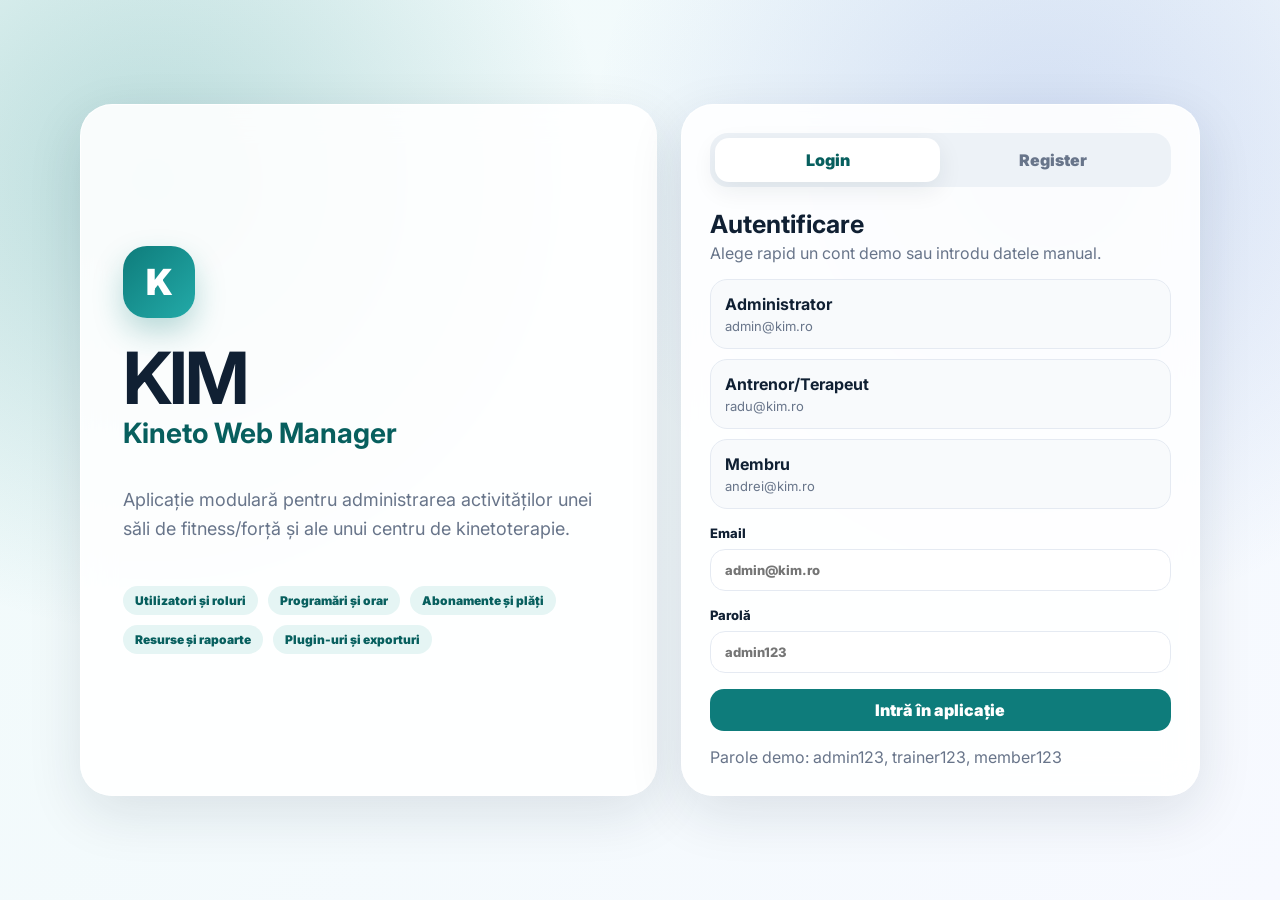
==== frontend/index.html @ 7b1b5f8b "frontend" ====
<!DOCTYPE html>
<html lang="ro">
<head>
  <meta charset="UTF-8">
  <meta name="viewport" content="width=device-width, initial-scale=1.0">
  <title>KIM | Kineto Web Manager</title>
  <link rel="preconnect" href="https://fonts.googleapis.com">
  <link rel="preconnect" href="https://fonts.gstatic.com" crossorigin>
  <link href="https://fonts.googleapis.com/css2?family=Inter:wght@400;500;600;700;800;900&display=swap" rel="stylesheet">
  <link rel="stylesheet" href="style.css">
</head>
<body>
  <div id="toastRoot" class="toast-root"></div>

  <section id="authScreen" class="auth-screen">
    <div class="auth-layout">
      <div class="auth-hero">
        <div class="logo-mark large">K</div>
        <h1>KIM</h1>
        <h2>Kineto Web Manager</h2>
        <p>Aplicație modulară pentru administrarea activităților unei săli de fitness/forță și ale unui centru de kinetoterapie.</p>
        <div class="hero-points">
          <span>Utilizatori și roluri</span>
          <span>Programări și orar</span>
          <span>Abonamente și plăți</span>
          <span>Resurse și rapoarte</span>
          <span>Plugin-uri și exporturi</span>
        </div>
      </div>

      <div class="auth-card">
        <div class="auth-tabs">
          <button class="auth-tab active" data-auth-tab="login">Login</button>
          <button class="auth-tab" data-auth-tab="register">Register</button>
        </div>

        <form id="loginForm" class="auth-form active">
          <div>
            <h3>Autentificare</h3>
            <p>Alege rapid un cont demo sau introdu datele manual.</p>
          </div>
          <div class="demo-grid">
            <button type="button" class="demo-card" data-demo="admin">
              <strong>Administrator</strong>
              <span>admin@kim.ro</span>
            </button>
            <button type="button" class="demo-card" data-demo="trainer">
              <strong>Antrenor/Terapeut</strong>
              <span>radu@kim.ro</span>
            </button>
            <button type="button" class="demo-card" data-demo="member">
              <strong>Membru</strong>
              <span>andrei@kim.ro</span>
            </button>
          </div>
          <label>Email<input type="email" id="loginEmail" placeholder="admin@kim.ro" required></label>
          <label>Parolă<input type="password" id="loginPassword" placeholder="admin123" required></label>
          <button type="submit" class="primary-btn full">Intră în aplicație</button>
          <p class="hint">Parole demo: admin123, trainer123, member123</p>
        </form>

        <form id="registerForm" class="auth-form">
          <div>
            <h3>Înregistrare utilizator</h3>
            <p>Contul nou este salvat local, în browser.</p>
          </div>
          <div class="two-col">
            <label>Nume complet<input type="text" id="registerName" required></label>
            <label>Telefon<input type="tel" id="registerPhone" required></label>
          </div>
          <label>Email<input type="email" id="registerEmail" required></label>
          <div class="two-col">
            <label>Parolă<input type="password" id="registerPassword" required></label>
            <label>Rol
              <select id="registerRole">
                <option value="member">Membru</option>
                <option value="trainer">Antrenor/Terapeut</option>
              </select>
            </label>
          </div>
          <button type="submit" class="primary-btn full">Creează cont</button>
        </form>
      </div>
    </div>
  </section>

  <section id="appShell" class="app-shell hidden">
    <aside id="sidebar" class="sidebar">
      <div class="sidebar-brand">
        <div class="logo-mark">K</div>
        <div>
          <strong>KIM</strong>
          <span>Kineto Web Manager</span>
        </div>
      </div>

      <div id="currentUserMini" class="user-mini"></div>
      <nav id="sidebarNav" class="sidebar-nav"></nav>

      <div class="sidebar-footer">
        <button id="resetDemoBtn" class="ghost-btn full">Reset date demo</button>
        <button id="logoutBtn" class="danger-btn full">Ieșire</button>
      </div>
    </aside>

    <main class="main">
      <header class="topbar">
        <button id="menuToggle" class="icon-btn">☰</button>
        <div>
          <h2 id="pageTitle">Dashboard</h2>
          <p id="pageSubtitle">Administrare modulară KIM</p>
        </div>
        <div class="topbar-actions">
          <span id="roleBadge" class="role-badge"></span>
          <span id="dateBadge" class="date-badge"></span>
        </div>
      </header>

      <section id="adminDashboardView" class="view">
        <div class="role-hero admin">
          <div>
            <span>Interfață administrator</span>
            <h3>Control complet asupra aplicației</h3>
            <p>Administrezi utilizatori, programări, abonamente, specialiști, săli, echipamente, plugin-uri și rapoarte.</p>
          </div>
        </div>
        <div class="stats-grid">
          <div class="stat-card"><span>Utilizatori activi</span><strong id="adminActiveUsers">0</strong></div>
          <div class="stat-card"><span>Programări luna curentă</span><strong id="adminMonthBookings">0</strong></div>
          <div class="stat-card"><span>Abonamente active</span><strong id="adminActiveSubs">0</strong></div>
          <div class="stat-card"><span>Rată ocupare sesiuni</span><strong id="adminOccupancy">0%</strong></div>
        </div>
        <div class="content-grid">
          <div class="panel">
            <div class="panel-head">
              <div><h3>Sesiuni următoare</h3><p>Privire de ansamblu asupra orarului.</p></div>
              <button class="secondary-btn" data-jump="scheduleView">Gestionează orar</button>
            </div>
            <div id="adminUpcomingSessions" class="list-stack"></div>
          </div>
          <div class="panel">
            <div class="panel-head">
              <div><h3>Activitate recentă</h3><p>Operațiuni efectuate în aplicație.</p></div>
            </div>
            <div id="adminActivityFeed" class="list-stack"></div>
          </div>
        </div>
      </section>

      <section id="trainerDashboardView" class="view">
        <div class="role-hero trainer">
          <div>
            <span>Interfață antrenor/terapeut</span>
            <h3>Sesiunile tale, programul tău, membrii tăi</h3>
            <p>Poți crea, modifica sau anula sesiuni, poți verifica rezervările și conflictele de orar.</p>
          </div>
        </div>
        <div class="stats-grid">
          <div class="stat-card"><span>Sesiunile mele</span><strong id="trainerTotalSessions">0</strong></div>
          <div class="stat-card"><span>Rezervări la mine</span><strong id="trainerTotalBookings">0</strong></div>
          <div class="stat-card"><span>Sesiuni azi</span><strong id="trainerTodaySessions">0</strong></div>
          <div class="stat-card"><span>Grad ocupare</span><strong id="trainerOccupancy">0%</strong></div>
        </div>
        <div class="content-grid">
          <div class="panel">
            <div class="panel-head">
              <div><h3>Agenda mea</h3><p>Sesiuni create sau alocate specialistului autentificat.</p></div>
              <button class="primary-btn" data-open="session">Creează sesiune</button>
            </div>
            <div id="trainerAgenda" class="cards-grid two"></div>
          </div>
          <div class="panel">
            <div class="panel-head">
              <div><h3>Membri programați</h3><p>Lista membrilor înscriși la sesiunile tale.</p></div>
            </div>
            <div id="trainerBookedMembers" class="list-stack"></div>
          </div>
        </div>
      </section>

      <section id="memberDashboardView" class="view">
        <div class="role-hero member">
          <div>
            <span>Interfață membru</span>
            <h3>Rezervări, abonamente și istoric personal</h3>
            <p>Poți vedea sesiuni disponibile, îți poți rezerva locul și poți consulta istoricul activităților.</p>
          </div>
        </div>
        <div class="stats-grid">
          <div class="stat-card"><span>Rezervările mele</span><strong id="memberBookings">0</strong></div>
          <div class="stat-card"><span>Abonament activ</span><strong id="memberActiveSub">-</strong></div>
          <div class="stat-card"><span>Sesiuni disponibile</span><strong id="memberAvailableSessions">0</strong></div>
          <div class="stat-card"><span>Activități totale</span><strong id="memberHistoryCount">0</strong></div>
        </div>
        <div class="content-grid">
          <div class="panel">
            <div class="panel-head">
              <div><h3>Sesiuni recomandate</h3><p>Rezervă o sesiune de fitness, forță sau kinetoterapie.</p></div>
              <button class="secondary-btn" data-jump="scheduleView">Vezi toate</button>
            </div>
            <div id="memberRecommendedSessions" class="cards-grid two"></div>
          </div>
          <div class="panel">
            <div class="panel-head">
              <div><h3>Abonamentul meu</h3><p>Stare, perioadă și istoric.</p></div>
            </div>
            <div id="memberSubscriptionPanel" class="list-stack"></div>
          </div>
        </div>
      </section>

      <section id="usersView" class="view">
        <div class="panel">
          <div class="panel-head">
            <div><h3>Gestiunea utilizatorilor</h3><p>Înregistrare, profiluri, roluri și permisiuni distincte.</p></div>
            <button id="openUserModal" class="primary-btn">Adaugă utilizator</button>
          </div>
          <div class="toolbar">
            <input id="userSearch" type="search" placeholder="Caută după nume, email, telefon sau rol">
            <select id="userRoleFilter">
              <option value="all">Toate rolurile</option>
              <option value="admin">Administratori</option>
              <option value="trainer">Antrenori/Terapeuți</option>
              <option value="member">Membri</option>
            </select>
            <select id="userStatusFilter">
              <option value="all">Toate statusurile</option>
              <option value="active">Activ</option>
              <option value="suspended">Suspendat</option>
            </select>
          </div>
          <div class="table-wrap">
            <table>
              <thead>
                <tr>
                  <th>Nume</th>
                  <th>Email</th>
                  <th>Telefon</th>
                  <th>Rol</th>
                  <th>Status</th>
                  <th>Istoric activități</th>
                  <th>Acțiuni</th>
                </tr>
              </thead>
              <tbody id="usersTable"></tbody>
            </table>
          </div>
        </div>
      </section>

      <section id="scheduleView" class="view">
        <div class="panel">
          <div class="panel-head">
            <div><h3>Programări și orar</h3><p>Vizualizare program, rezervare, creare, modificare, anulare și conflicte de orar.</p></div>
            <button id="openSessionModal" class="primary-btn">Adaugă sesiune</button>
          </div>
          <div class="toolbar four">
            <input id="sessionSearch" type="search" placeholder="Caută sesiuni, sală, specialist">
            <select id="sessionTypeFilter">
              <option value="all">Toate tipurile</option>
              <option value="fitness">Fitness</option>
              <option value="strength">Forță</option>
              <option value="kineto">Kinetoterapie</option>
              <option value="mixed">Mixt</option>
            </select>
            <select id="sessionStatusFilter">
              <option value="all">Toate statusurile</option>
              <option value="active">Active</option>
              <option value="cancelled">Anulate</option>
            </select>
            <input id="sessionDateFilter" type="date">
          </div>
          <div id="scheduleCards" class="cards-grid"></div>
        </div>
      </section>

      <section id="subscriptionsView" class="view">
        <div class="panel">
          <div class="panel-head">
            <div><h3>Abonamente și plăți</h3><p>Tipuri de abonamente, activare, suspendare, expirare și istoric.</p></div>
            <button id="openSubscriptionModal" class="primary-btn">Adaugă abonament</button>
          </div>
          <div id="subscriptionSummary" class="stats-grid small"></div>
          <div class="table-wrap mt">
            <table>
              <thead>
                <tr>
                  <th>Utilizator</th>
                  <th>Tip</th>
                  <th>Start</th>
                  <th>Expirare</th>
                  <th>Preț</th>
                  <th>Status</th>
                  <th>Acțiuni</th>
                </tr>
              </thead>
              <tbody id="subscriptionsTable"></tbody>
            </table>
          </div>
        </div>
      </section>

      <section id="trainersView" class="view">
        <div class="panel">
          <div class="panel-head">
            <div><h3>Antrenori și terapeuți</h3><p>Specializări, program, import și export CSV/XML.</p></div>
            <button id="openTrainerModal" class="primary-btn">Adaugă specialist</button>
          </div>
          <div class="toolbar wrap">
            <input id="trainerSearch" type="search" placeholder="Caută specialist, specializare sau program">
            <button id="exportTrainersCsv" class="secondary-btn">Export CSV</button>
            <button id="exportTrainersXml" class="secondary-btn">Export XML</button>
            <label class="file-btn">Import CSV<input id="importTrainersCsv" type="file" accept=".csv,text/csv"></label>
            <label class="file-btn">Import XML<input id="importTrainersXml" type="file" accept=".xml,text/xml"></label>
          </div>
          <div id="trainersGrid" class="cards-grid"></div>
        </div>
      </section>

      <section id="resourcesView" class="view">
        <div class="content-grid">
          <div class="panel">
            <div class="panel-head">
              <div><h3>Săli și zone</h3><p>Capacitate și disponibilitate.</p></div>
              <button id="openRoomModal" class="primary-btn">Adaugă sală</button>
            </div>
            <div id="roomsGrid" class="cards-grid two"></div>
          </div>
          <div class="panel">
            <div class="panel-head">
              <div><h3>Echipamente</h3><p>Inventar opțional pentru un plus de complexitate.</p></div>
              <button id="openEquipmentModal" class="primary-btn">Adaugă echipament</button>
            </div>
            <div id="equipmentList" class="list-stack"></div>
          </div>
        </div>
      </section>

      <section id="reportsView" class="view">
        <div class="panel">
          <div class="panel-head">
            <div><h3>Rapoarte și statistici</h3><p>CSV/XML pentru date, PNG/WebP pentru diagrame.</p></div>
            <div class="head-actions">
              <button id="exportReportsCsv" class="secondary-btn">Export CSV</button>
              <button id="exportReportsXml" class="secondary-btn">Export XML</button>
              <button id="exportChartPng" class="secondary-btn">Export PNG</button>
              <button id="exportChartWebp" class="secondary-btn">Export WebP</button>
            </div>
          </div>
          <div class="stats-grid">
            <div class="stat-card"><span>Rezervări azi</span><strong id="reportTodayBookings">0</strong></div>
            <div class="stat-card"><span>Rezervări săptămâna curentă</span><strong id="reportWeekBookings">0</strong></div>
            <div class="stat-card"><span>Rezervări luna curentă</span><strong id="reportMonthBookings">0</strong></div>
            <div class="stat-card"><span>Top specialist</span><strong id="reportTopTrainer">-</strong></div>
          </div>
          <div class="report-layout">
            <div class="chart-wrap">
              <canvas id="reportsCanvas" width="1200" height="560"></canvas>
            </div>
            <div class="panel inner">
              <h3>Statistici rapide</h3>
              <div id="reportQuickStats" class="list-stack"></div>
            </div>
          </div>
        </div>
      </section>

      <section id="pluginsView" class="view">
        <div class="panel">
          <div class="panel-head">
            <div><h3>Plugin-uri și micro-servicii Web</h3><p>Funcționalități extensibile, simulate front-end, fără back-end.</p></div>
            <button id="openPluginModal" class="primary-btn">Adaugă plugin</button>
          </div>
          <div id="pluginsGrid" class="cards-grid"></div>
        </div>
      </section>

      <section id="profileView" class="view">
        <div class="panel">
          <div class="panel-head">
            <div><h3>Profil utilizator</h3><p>Date personale, rol, abonamente și istoricul activităților.</p></div>
            <button id="editOwnProfileBtn" class="secondary-btn">Editează profilul</button>
          </div>
          <div id="profileContent" class="profile-grid"></div>
        </div>
      </section>
    </main>
  </section>

  <div id="modalRoot" class="modal-root hidden">
    <div class="modal-backdrop"></div>
    <div class="modal-card">
      <div class="modal-head">
        <h3 id="modalTitle"></h3>
        <button id="closeModal" class="icon-btn">×</button>
      </div>
      <div id="modalBody"></div>
    </div>
  </div>

  <script src="script.js"></script>
</body>
</html>
---- frontend/style.css ----
* {
  box-sizing: border-box;
}

:root {
  --bg: #f4f7fb;
  --card: #ffffff;
  --text: #102033;
  --muted: #68758a;
  --line: #e5eaf2;
  --primary: #0e7c7b;
  --primary-dark: #075f5e;
  --primary-soft: #e5f5f4;
  --blue: #315bc7;
  --blue-soft: #edf2ff;
  --orange: #d9822b;
  --orange-soft: #fff3e7;
  --danger: #d64545;
  --danger-soft: #fdecec;
  --warning: #b7791f;
  --warning-soft: #fff7df;
  --success: #15825b;
  --success-soft: #e8f8f0;
  --shadow: 0 18px 55px rgba(16, 32, 51, 0.11);
  --radius: 24px;
}

body {
  margin: 0;
  min-height: 100vh;
  background: var(--bg);
  color: var(--text);
  font-family: Inter, Arial, sans-serif;
}

button, input, select, textarea {
  font: inherit;
}

button {
  border: 0;
  cursor: pointer;
}

input, select, textarea {
  width: 100%;
  border: 1px solid var(--line);
  border-radius: 15px;
  padding: 12px 14px;
  color: var(--text);
  background: #fff;
  outline: none;
  transition: 0.18s ease;
}

input:focus, select:focus, textarea:focus {
  border-color: var(--primary);
  box-shadow: 0 0 0 4px var(--primary-soft);
}

label {
  display: grid;
  gap: 8px;
  font-size: 13px;
  font-weight: 800;
}

.hidden {
  display: none !important;
}

.auth-screen {
  min-height: 100vh;
  padding: 28px;
  display: grid;
  place-items: center;
  background:
    radial-gradient(circle at 12% 20%, rgba(14,124,123,0.25), transparent 34%),
    radial-gradient(circle at 82% 18%, rgba(49,91,199,0.18), transparent 36%),
    linear-gradient(135deg, #f0fbfa, #f7f9ff);
}

.auth-layout {
  width: min(1120px, 100%);
  display: grid;
  grid-template-columns: 1fr 0.9fr;
  gap: 24px;
  align-items: stretch;
}

.auth-hero, .auth-card {
  background: rgba(255,255,255,0.9);
  border: 1px solid rgba(255,255,255,0.9);
  border-radius: 32px;
  box-shadow: var(--shadow);
  backdrop-filter: blur(16px);
}

.auth-hero {
  padding: 42px;
  display: flex;
  flex-direction: column;
  justify-content: center;
}

.logo-mark {
  width: 52px;
  height: 52px;
  border-radius: 18px;
  display: grid;
  place-items: center;
  background: linear-gradient(135deg, var(--primary), #23aaa8);
  color: #fff;
  font-size: 26px;
  font-weight: 900;
  box-shadow: 0 14px 30px rgba(14,124,123,0.28);
}

.logo-mark.large {
  width: 72px;
  height: 72px;
  border-radius: 24px;
  font-size: 36px;
}

.auth-hero h1 {
  font-size: 72px;
  line-height: 0.95;
  margin: 26px 0 4px;
  letter-spacing: -3px;
}

.auth-hero h2 {
  margin: 0 0 18px;
  font-size: 28px;
  color: var(--primary-dark);
}

.auth-hero p {
  max-width: 620px;
  color: var(--muted);
  font-size: 18px;
  line-height: 1.6;
}

.hero-points {
  display: flex;
  flex-wrap: wrap;
  gap: 10px;
  margin-top: 24px;
}

.hero-points span, .type-pill, .status-pill, .role-badge, .date-badge {
  border-radius: 999px;
  padding: 7px 12px;
  font-size: 12px;
  font-weight: 900;
}

.hero-points span {
  background: var(--primary-soft);
  color: var(--primary-dark);
}

.auth-card {
  padding: 28px;
}

.auth-tabs {
  display: grid;
  grid-template-columns: 1fr 1fr;
  background: #edf2f7;
  border-radius: 18px;
  padding: 5px;
  margin-bottom: 22px;
}

.auth-tab {
  background: transparent;
  border-radius: 14px;
  padding: 12px;
  color: var(--muted);
  font-weight: 900;
}

.auth-tab.active {
  background: #fff;
  color: var(--primary-dark);
  box-shadow: 0 8px 24px rgba(16, 32, 51, 0.08);
}

.auth-form {
  display: none;
  gap: 16px;
}

.auth-form.active {
  display: grid;
}

.auth-form h3 {
  margin: 0 0 4px;
  font-size: 25px;
}

.auth-form p, .hint, .panel-head p, #pageSubtitle, .sidebar-brand span {
  margin: 0;
  color: var(--muted);
}

.demo-grid {
  display: grid;
  gap: 10px;
}

.demo-card {
  display: grid;
  gap: 4px;
  text-align: left;
  padding: 14px;
  border-radius: 17px;
  background: #f8fafc;
  border: 1px solid var(--line);
  color: var(--text);
}

.demo-card:hover {
  background: var(--primary-soft);
  border-color: #b8e2df;
}

.demo-card span {
  color: var(--muted);
  font-size: 13px;
}

.two-col {
  display: grid;
  grid-template-columns: 1fr 1fr;
  gap: 14px;
}

.primary-btn, .secondary-btn, .ghost-btn, .danger-btn, .file-btn {
  min-height: 42px;
  border-radius: 14px;
  padding: 10px 16px;
  font-weight: 900;
  display: inline-flex;
  justify-content: center;
  align-items: center;
  gap: 8px;
  transition: 0.18s ease;
  white-space: nowrap;
}

.primary-btn {
  background: var(--primary);
  color: #fff;
}

.primary-btn:hover {
  background: var(--primary-dark);
  transform: translateY(-1px);
}

.secondary-btn {
  background: var(--primary-soft);
  color: var(--primary-dark);
}

.ghost-btn {
  background: #edf2f7;
  color: var(--text);
}

.danger-btn {
  background: var(--danger-soft);
  color: var(--danger);
}

.full {
  width: 100%;
}

.app-shell {
  min-height: 100vh;
  display: flex;
}

.sidebar {
  width: 292px;
  background: #fff;
  border-right: 1px solid var(--line);
  position: fixed;
  inset: 0 auto 0 0;
  z-index: 30;
  display: flex;
  flex-direction: column;
  transition: 0.25s ease;
}

.sidebar-brand {
  display: flex;
  gap: 14px;
  align-items: center;
  padding: 22px;
  border-bottom: 1px solid var(--line);
}

.sidebar-brand strong {
  display: block;
  font-size: 24px;
}

.sidebar-brand span {
  display: block;
  font-size: 13px;
}

.user-mini {
  margin: 18px;
  padding: 15px;
  background: #f8fafc;
  border: 1px solid var(--line);
  border-radius: 18px;
  display: grid;
  gap: 5px;
}

.user-mini strong {
  font-size: 16px;
}

.user-mini span {
  color: var(--muted);
  font-size: 13px;
}

.sidebar-nav {
  padding: 0 16px 16px;
  display: grid;
  gap: 8px;
  overflow: auto;
}

.nav-link {
  text-align: left;
  border-radius: 15px;
  padding: 13px 15px;
  background: transparent;
  color: var(--muted);
  font-weight: 900;
}

.nav-link.active, .nav-link:hover {
  background: var(--primary-soft);
  color: var(--primary-dark);
}

.sidebar-footer {
  margin-top: auto;
  padding: 16px;
  display: grid;
  gap: 10px;
  border-top: 1px solid var(--line);
}

.main {
  margin-left: 292px;
  width: calc(100% - 292px);
  padding: 24px;
}

.topbar {
  display: flex;
  gap: 16px;
  align-items: center;
  justify-content: space-between;
  margin-bottom: 22px;
}

.topbar h2 {
  margin: 0 0 4px;
  font-size: 31px;
  letter-spacing: -0.8px;
}

.topbar-actions, .head-actions {
  display: flex;
  align-items: center;
  gap: 10px;
  flex-wrap: wrap;
}

.icon-btn {
  width: 42px;
  height: 42px;
  border-radius: 14px;
  display: grid;
  place-items: center;
  background: #fff;
  color: var(--text);
  border: 1px solid var(--line);
  font-size: 22px;
}

#menuToggle {
  display: none;
}

.role-badge {
  background: var(--primary-soft);
  color: var(--primary-dark);
}

.date-badge {
  background: #fff;
  color: var(--muted);
  border: 1px solid var(--line);
}

.view {
  display: none;
}

.view.active {
  display: block;
}

.role-hero {
  border-radius: 28px;
  padding: 28px;
  margin-bottom: 18px;
  color: #fff;
  box-shadow: var(--shadow);
}

.role-hero.admin {
  background: linear-gradient(135deg, #0e7c7b, #083d77);
}

.role-hero.trainer {
  background: linear-gradient(135deg, #315bc7, #5f7eea);
}

.role-hero.member {
  background: linear-gradient(135deg, #15825b, #22aaa8);
}

.role-hero span {
  display: inline-flex;
  padding: 7px 12px;
  background: rgba(255,255,255,0.18);
  border-radius: 999px;
  font-size: 12px;
  font-weight: 900;
}

.role-hero h3 {
  margin: 16px 0 8px;
  font-size: 28px;
}

.role-hero p {
  margin: 0;
  max-width: 760px;
  color: rgba(255,255,255,0.85);
  line-height: 1.6;
}

.stats-grid {
  display: grid;
  grid-template-columns: repeat(4, 1fr);
  gap: 16px;
  margin-bottom: 18px;
}

.stats-grid.small {
  grid-template-columns: repeat(4, 1fr);
}

.stat-card {
  background: #fff;
  border: 1px solid var(--line);
  border-radius: var(--radius);
  padding: 20px;
  box-shadow: 0 10px 28px rgba(16, 32, 51, 0.05);
}

.stat-card span {
  display: block;
  color: var(--muted);
  font-size: 13px;
  font-weight: 900;
  margin-bottom: 8px;
}

.stat-card strong {
  font-size: 31px;
  letter-spacing: -1px;
}

.content-grid {
  display: grid;
  grid-template-columns: 1.55fr 1fr;
  gap: 18px;
}

.panel {
  background: #fff;
  border: 1px solid var(--line);
  border-radius: var(--radius);
  padding: 20px;
  box-shadow: 0 10px 28px rgba(16, 32, 51, 0.05);
}

.panel.inner {
  background: #fbfcfe;
  box-shadow: none;
}

.panel-head {
  display: flex;
  align-items: flex-start;
  justify-content: space-between;
  gap: 16px;
  margin-bottom: 18px;
}

.panel-head h3 {
  margin: 0 0 5px;
  font-size: 20px;
}

.toolbar {
  display: grid;
  grid-template-columns: 1fr 210px 190px;
  gap: 12px;
  margin-bottom: 16px;
}

.toolbar.four {
  grid-template-columns: 1fr 180px 180px 170px;
}

.toolbar.wrap {
  display: flex;
  flex-wrap: wrap;
}

.toolbar.wrap input[type="search"] {
  max-width: 380px;
}

.table-wrap {
  overflow-x: auto;
  border: 1px solid var(--line);
  border-radius: 18px;
}

table {
  width: 100%;
  border-collapse: collapse;
  min-width: 860px;
}

th, td {
  padding: 14px;
  border-bottom: 1px solid var(--line);
  text-align: left;
  vertical-align: middle;
  font-size: 14px;
}

th {
  background: #f8fafc;
  color: var(--muted);
  font-size: 12px;
  text-transform: uppercase;
  letter-spacing: 0.04em;
}

tr:last-child td {
  border-bottom: 0;
}

.cards-grid {
  display: grid;
  grid-template-columns: repeat(3, 1fr);
  gap: 15px;
}

.cards-grid.two {
  grid-template-columns: repeat(2, 1fr);
}

.card, .session-card, .trainer-card, .room-card, .plugin-card {
  background: #fbfcfe;
  border: 1px solid var(--line);
  border-radius: 20px;
  padding: 17px;
  display: grid;
  gap: 12px;
}

.card h4, .session-card h4, .trainer-card h4, .room-card h4, .plugin-card h4 {
  margin: 0;
  font-size: 18px;
}

.meta-grid {
  display: grid;
  gap: 7px;
  color: var(--muted);
  font-size: 13px;
  line-height: 1.45;
}

.meta-grid b {
  color: var(--text);
}

.type-pill {
  background: var(--primary-soft);
  color: var(--primary-dark);
  display: inline-flex;
  width: fit-content;
}

.status-pill {
  display: inline-flex;
  width: fit-content;
}

.status-active {
  background: var(--success-soft);
  color: var(--success);
}

.status-suspended, .status-pending {
  background: var(--warning-soft);
  color: var(--warning);
}

.status-expired, .status-cancelled {
  background: var(--danger-soft);
  color: var(--danger);
}

.status-installed {
  background: var(--blue-soft);
  color: var(--blue);
}

.row-actions {
  display: flex;
  flex-wrap: wrap;
  gap: 8px;
}

.small-btn {
  min-height: 34px;
  border-radius: 11px;
  padding: 7px 10px;
  background: #edf2f7;
  color: var(--text);
  font-weight: 900;
}

.small-btn.primary {
  background: var(--primary-soft);
  color: var(--primary-dark);
}

.small-btn.danger {
  background: var(--danger-soft);
  color: var(--danger);
}

.tags {
  display: flex;
  flex-wrap: wrap;
  gap: 7px;
}

.list-stack {
  display: grid;
  gap: 10px;
}

.list-item {
  display: grid;
  gap: 5px;
  padding: 13px;
  border: 1px solid var(--line);
  border-radius: 16px;
  background: #fbfcfe;
}

.list-item strong {
  display: block;
}

.list-item span {
  color: var(--muted);
  font-size: 13px;
}

.list-item.split {
  grid-template-columns: 1fr auto;
  align-items: center;
}

.report-layout {
  display: grid;
  grid-template-columns: 1.7fr 0.8fr;
  gap: 18px;
}

.chart-wrap {
  overflow-x: auto;
  border-radius: 20px;
  border: 1px solid var(--line);
  background: #fbfcfe;
  padding: 12px;
}

canvas {
  display: block;
  max-width: 100%;
  height: auto;
}

.profile-grid {
  display: grid;
  grid-template-columns: 0.9fr 1.4fr;
  gap: 18px;
}

.profile-card {
  background: #fbfcfe;
  border: 1px solid var(--line);
  border-radius: 20px;
  padding: 18px;
  display: grid;
  gap: 14px;
}

.profile-card h4 {
  margin: 0;
}

.file-btn {
  background: #edf2f7;
  color: var(--text);
  position: relative;
  overflow: hidden;
}

.file-btn input {
  position: absolute;
  opacity: 0;
  pointer-events: none;
}

.modal-root {
  position: fixed;
  inset: 0;
  z-index: 100;
  display: grid;
  place-items: center;
  padding: 18px;
}

.modal-backdrop {
  position: absolute;
  inset: 0;
  background: rgba(16,32,51,0.48);
  backdrop-filter: blur(5px);
}

.modal-card {
  position: relative;
  width: min(780px, 100%);
  max-height: 92vh;
  overflow: auto;
  background: #fff;
  border-radius: 28px;
  box-shadow: var(--shadow);
  padding: 22px;
}

.modal-head {
  display: flex;
  justify-content: space-between;
  gap: 14px;
  align-items: center;
  margin-bottom: 18px;
}

.modal-head h3 {
  margin: 0;
}

.form-grid {
  display: grid;
  gap: 14px;
}

.form-actions {
  display: flex;
  justify-content: flex-end;
  gap: 10px;
}

.toast-root {
  position: fixed;
  top: 18px;
  right: 18px;
  z-index: 200;
  display: grid;
  gap: 10px;
  max-width: 390px;
}

.toast {
  border-radius: 16px;
  background: #fff;
  border: 1px solid var(--line);
  border-left: 5px solid var(--primary);
  box-shadow: var(--shadow);
  padding: 14px;
  animation: toastIn 0.22s ease;
}

.toast.error {
  border-left-color: var(--danger);
}

.toast strong {
  display: block;
  margin-bottom: 3px;
}

.toast span {
  color: var(--muted);
  font-size: 13px;
}

.empty-state {
  padding: 24px;
  color: var(--muted);
  text-align: center;
  border: 1px dashed var(--line);
  border-radius: 18px;
  background: #fbfcfe;
}

.mt {
  margin-top: 18px;
}

@keyframes toastIn {
  from {
    opacity: 0;
    transform: translateX(18px);
  }
  to {
    opacity: 1;
    transform: translateX(0);
  }
}

@media (max-width: 1180px) {
  .auth-layout, .content-grid, .report-layout, .profile-grid {
    grid-template-columns: 1fr;
  }

  .stats-grid, .stats-grid.small, .cards-grid {
    grid-template-columns: repeat(2, 1fr);
  }

  .toolbar, .toolbar.four {
    grid-template-columns: 1fr 1fr;
  }
}

@media (max-width: 820px) {
  .sidebar {
    transform: translateX(-105%);
  }

  .sidebar.open {
    transform: translateX(0);
  }

  .main {
    margin-left: 0;
    width: 100%;
    padding: 16px;
  }

  #menuToggle {
    display: grid;
  }

  .topbar {
    align-items: flex-start;
  }

  .stats-grid, .stats-grid.small, .cards-grid, .cards-grid.two, .toolbar, .toolbar.four, .two-col {
    grid-template-columns: 1fr;
  }

  .panel-head {
    flex-direction: column;
  }

  .auth-screen {
    padding: 14px;
  }

  .auth-hero {
    padding: 26px;
  }

  .auth-hero h1 {
    font-size: 52px;
  }
}

@media (max-width: 560px) {
  .topbar, .topbar-actions, .head-actions, .form-actions {
    width: 100%;
    flex-wrap: wrap;
  }

  .topbar-actions > *, .head-actions > *, .form-actions > * {
    flex: 1;
  }

  .stat-card strong {
    font-size: 26px;
  }

  .toast-root {
    left: 12px;
    right: 12px;
    top: 12px;
    max-width: none;
  }
}
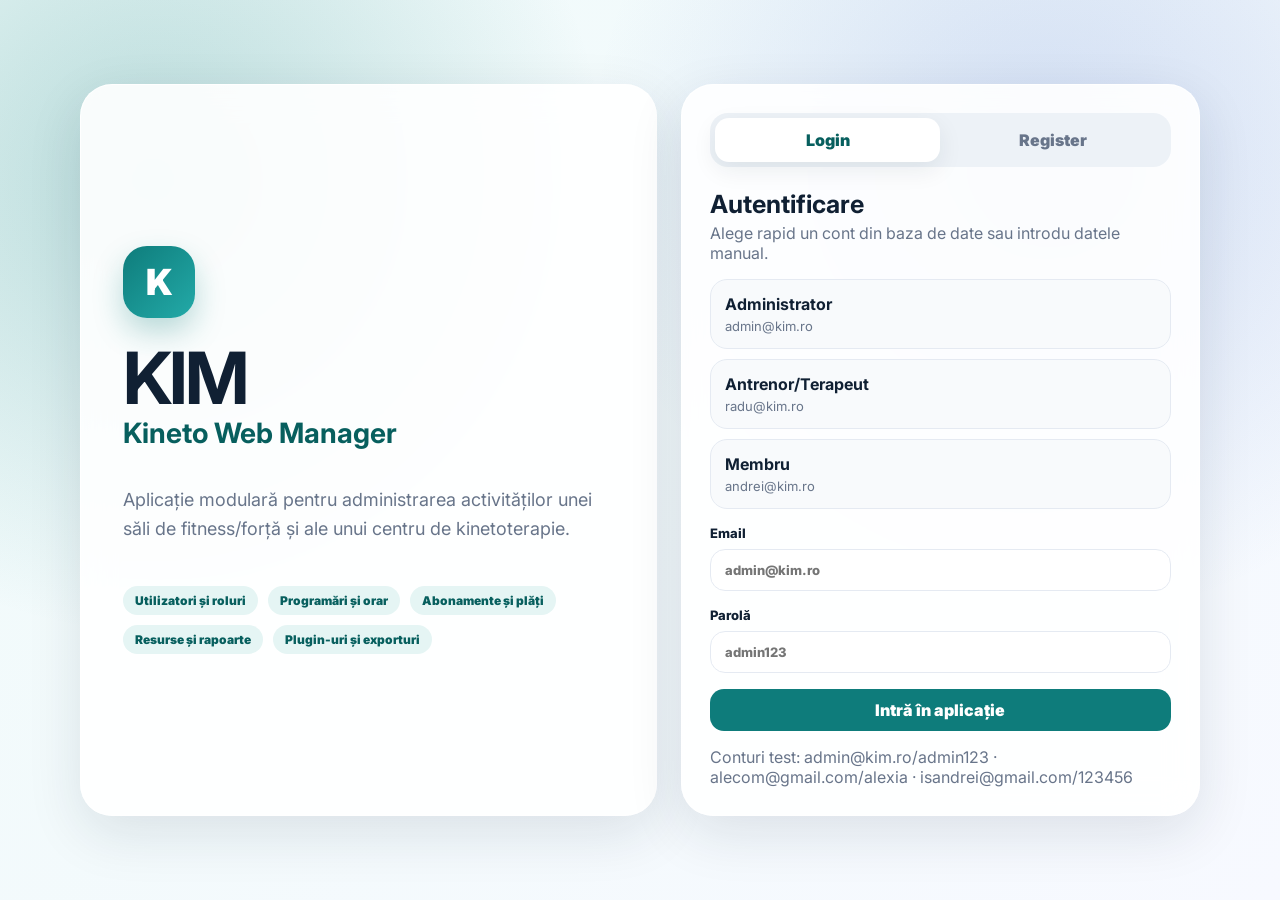
==== commit 5dbb25b7: "Rezolvare integrare" ====
--- a/frontend/index.html
+++ b/frontend/index.html
@@ -1,403 +1,428 @@
 <!DOCTYPE html>
 <html lang="ro">
 <head>
-  <meta charset="UTF-8">
-  <meta name="viewport" content="width=device-width, initial-scale=1.0">
-  <title>KIM | Kineto Web Manager</title>
-  <link rel="preconnect" href="https://fonts.googleapis.com">
-  <link rel="preconnect" href="https://fonts.gstatic.com" crossorigin>
-  <link href="https://fonts.googleapis.com/css2?family=Inter:wght@400;500;600;700;800;900&display=swap" rel="stylesheet">
-  <link rel="stylesheet" href="style.css">
+    <meta charset="UTF-8">
+    <meta name="viewport" content="width=device-width, initial-scale=1.0">
+    <meta name="description" content="KIM – Kineto Web Manager: aplicație modulară pentru administrarea sălilor de fitness și a centrelor de kinetoterapie.">
+    <meta name="author" content="SmartKineto Team">
+    <title>KIM | Kineto Web Manager</title>
+    <link rel="preconnect" href="https://fonts.googleapis.com">
+    <link rel="preconnect" href="https://fonts.gstatic.com" crossorigin>
+    <link href="https://fonts.googleapis.com/css2?family=Inter:wght@400;500;600;700;800;900&display=swap"
+          rel="stylesheet">
+    <link rel="stylesheet" href="style.css">
 </head>
 <body>
-  <div id="toastRoot" class="toast-root"></div>
-
-  <section id="authScreen" class="auth-screen">
+<div id="toastRoot" class="toast-root"></div>
+
+<section id="authScreen" class="auth-screen">
     <div class="auth-layout">
-      <div class="auth-hero">
-        <div class="logo-mark large">K</div>
-        <h1>KIM</h1>
-        <h2>Kineto Web Manager</h2>
-        <p>Aplicație modulară pentru administrarea activităților unei săli de fitness/forță și ale unui centru de kinetoterapie.</p>
-        <div class="hero-points">
-          <span>Utilizatori și roluri</span>
-          <span>Programări și orar</span>
-          <span>Abonamente și plăți</span>
-          <span>Resurse și rapoarte</span>
-          <span>Plugin-uri și exporturi</span>
+        <div class="auth-hero">
+            <div class="logo-mark large">K</div>
+            <h1>KIM</h1>
+            <h2>Kineto Web Manager</h2>
+            <p>Aplicație modulară pentru administrarea activităților unei săli de fitness/forță și ale unui centru de
+                kinetoterapie.</p>
+            <div class="hero-points">
+                <span>Utilizatori și roluri</span>
+                <span>Programări și orar</span>
+                <span>Abonamente și plăți</span>
+                <span>Resurse și rapoarte</span>
+                <span>Plugin-uri și exporturi</span>
+            </div>
         </div>
-      </div>
-
-      <div class="auth-card">
-        <div class="auth-tabs">
-          <button class="auth-tab active" data-auth-tab="login">Login</button>
-          <button class="auth-tab" data-auth-tab="register">Register</button>
+
+        <div class="auth-card">
+            <div class="auth-tabs">
+                <button class="auth-tab active" data-auth-tab="login">Login</button>
+                <button class="auth-tab" data-auth-tab="register">Register</button>
+            </div>
+
+            <form id="loginForm" class="auth-form active">
+                <div>
+                    <h3>Autentificare</h3>
+                    <p>Alege rapid un cont din baza de date sau introdu datele manual.</p>
+                </div>
+                <div class="demo-grid">
+                    <button type="button" class="demo-card" data-demo="admin">
+                        <strong>Administrator</strong>
+                        <span>admin@kim.ro</span>
+                    </button>
+                    <button type="button" class="demo-card" data-demo="trainer">
+                        <strong>Antrenor/Terapeut</strong>
+                        <span>radu@kim.ro</span>
+                    </button>
+                    <button type="button" class="demo-card" data-demo="member">
+                        <strong>Membru</strong>
+                        <span>andrei@kim.ro</span>
+                    </button>
+                </div>
+                <label>Email<input type="email" id="loginEmail" placeholder="admin@kim.ro" required></label>
+                <label>Parolă<input type="password" id="loginPassword" placeholder="admin123" required></label>
+                <button type="submit" class="primary-btn full">Intră în aplicație</button>
+                <p class="hint">Conturi test: admin@kim.ro/admin123 · alecom@gmail.com/alexia · isandrei@gmail.com/123456</p>
+            </form>
+
+            <form id="registerForm" class="auth-form">
+                <div>
+                    <h3>Înregistrare utilizator</h3>
+                    <p>Contul nou este salvat local, în browser.</p>
+                </div>
+                <div class="two-col">
+                    <label>Nume complet<input type="text" id="registerName" required></label>
+                    <label>Telefon<input type="tel" id="registerPhone" required></label>
+                </div>
+                <label>Email<input type="email" id="registerEmail" required></label>
+                <div class="two-col">
+                    <label>Parolă<input type="password" id="registerPassword" required></label>
+                    <label>Rol
+                        <select id="registerRole">
+                            <option value="member">Membru</option>
+                            <option value="trainer">Antrenor/Terapeut</option>
+                        </select>
+                    </label>
+                </div>
+                <button type="submit" class="primary-btn full">Creează cont</button>
+            </form>
         </div>
-
-        <form id="loginForm" class="auth-form active">
-          <div>
-            <h3>Autentificare</h3>
-            <p>Alege rapid un cont demo sau introdu datele manual.</p>
-          </div>
-          <div class="demo-grid">
-            <button type="button" class="demo-card" data-demo="admin">
-              <strong>Administrator</strong>
-              <span>admin@kim.ro</span>
-            </button>
-            <button type="button" class="demo-card" data-demo="trainer">
-              <strong>Antrenor/Terapeut</strong>
-              <span>radu@kim.ro</span>
-            </button>
-            <button type="button" class="demo-card" data-demo="member">
-              <strong>Membru</strong>
-              <span>andrei@kim.ro</span>
-            </button>
-          </div>
-          <label>Email<input type="email" id="loginEmail" placeholder="admin@kim.ro" required></label>
-          <label>Parolă<input type="password" id="loginPassword" placeholder="admin123" required></label>
-          <button type="submit" class="primary-btn full">Intră în aplicație</button>
-          <p class="hint">Parole demo: admin123, trainer123, member123</p>
-        </form>
-
-        <form id="registerForm" class="auth-form">
-          <div>
-            <h3>Înregistrare utilizator</h3>
-            <p>Contul nou este salvat local, în browser.</p>
-          </div>
-          <div class="two-col">
-            <label>Nume complet<input type="text" id="registerName" required></label>
-            <label>Telefon<input type="tel" id="registerPhone" required></label>
-          </div>
-          <label>Email<input type="email" id="registerEmail" required></label>
-          <div class="two-col">
-            <label>Parolă<input type="password" id="registerPassword" required></label>
-            <label>Rol
-              <select id="registerRole">
-                <option value="member">Membru</option>
-                <option value="trainer">Antrenor/Terapeut</option>
-              </select>
-            </label>
-          </div>
-          <button type="submit" class="primary-btn full">Creează cont</button>
-        </form>
-      </div>
     </div>
-  </section>
-
-  <section id="appShell" class="app-shell hidden">
+</section>
+
+<section id="appShell" class="app-shell hidden">
     <aside id="sidebar" class="sidebar">
-      <div class="sidebar-brand">
-        <div class="logo-mark">K</div>
-        <div>
-          <strong>KIM</strong>
-          <span>Kineto Web Manager</span>
+        <div class="sidebar-brand">
+            <div class="logo-mark">K</div>
+            <div>
+                <strong>KIM</strong>
+                <span>Kineto Web Manager</span>
+            </div>
         </div>
-      </div>
-
-      <div id="currentUserMini" class="user-mini"></div>
-      <nav id="sidebarNav" class="sidebar-nav"></nav>
-
-      <div class="sidebar-footer">
-        <button id="resetDemoBtn" class="ghost-btn full">Reset date demo</button>
-        <button id="logoutBtn" class="danger-btn full">Ieșire</button>
-      </div>
+
+        <div id="currentUserMini" class="user-mini"></div>
+        <nav id="sidebarNav" class="sidebar-nav"></nav>
+
+        <div class="sidebar-footer">
+            <button id="resetDemoBtn" class="ghost-btn full">Reîncarcă datele din DB</button>
+            <button id="logoutBtn" class="danger-btn full">Ieșire</button>
+        </div>
     </aside>
 
     <main class="main">
-      <header class="topbar">
-        <button id="menuToggle" class="icon-btn">☰</button>
-        <div>
-          <h2 id="pageTitle">Dashboard</h2>
-          <p id="pageSubtitle">Administrare modulară KIM</p>
-        </div>
-        <div class="topbar-actions">
-          <span id="roleBadge" class="role-badge"></span>
-          <span id="dateBadge" class="date-badge"></span>
-        </div>
-      </header>
-
-      <section id="adminDashboardView" class="view">
-        <div class="role-hero admin">
-          <div>
-            <span>Interfață administrator</span>
-            <h3>Control complet asupra aplicației</h3>
-            <p>Administrezi utilizatori, programări, abonamente, specialiști, săli, echipamente, plugin-uri și rapoarte.</p>
-          </div>
-        </div>
-        <div class="stats-grid">
-          <div class="stat-card"><span>Utilizatori activi</span><strong id="adminActiveUsers">0</strong></div>
-          <div class="stat-card"><span>Programări luna curentă</span><strong id="adminMonthBookings">0</strong></div>
-          <div class="stat-card"><span>Abonamente active</span><strong id="adminActiveSubs">0</strong></div>
-          <div class="stat-card"><span>Rată ocupare sesiuni</span><strong id="adminOccupancy">0%</strong></div>
-        </div>
-        <div class="content-grid">
-          <div class="panel">
-            <div class="panel-head">
-              <div><h3>Sesiuni următoare</h3><p>Privire de ansamblu asupra orarului.</p></div>
-              <button class="secondary-btn" data-jump="scheduleView">Gestionează orar</button>
-            </div>
-            <div id="adminUpcomingSessions" class="list-stack"></div>
-          </div>
-          <div class="panel">
-            <div class="panel-head">
-              <div><h3>Activitate recentă</h3><p>Operațiuni efectuate în aplicație.</p></div>
-            </div>
-            <div id="adminActivityFeed" class="list-stack"></div>
-          </div>
-        </div>
-      </section>
-
-      <section id="trainerDashboardView" class="view">
-        <div class="role-hero trainer">
-          <div>
-            <span>Interfață antrenor/terapeut</span>
-            <h3>Sesiunile tale, programul tău, membrii tăi</h3>
-            <p>Poți crea, modifica sau anula sesiuni, poți verifica rezervările și conflictele de orar.</p>
-          </div>
-        </div>
-        <div class="stats-grid">
-          <div class="stat-card"><span>Sesiunile mele</span><strong id="trainerTotalSessions">0</strong></div>
-          <div class="stat-card"><span>Rezervări la mine</span><strong id="trainerTotalBookings">0</strong></div>
-          <div class="stat-card"><span>Sesiuni azi</span><strong id="trainerTodaySessions">0</strong></div>
-          <div class="stat-card"><span>Grad ocupare</span><strong id="trainerOccupancy">0%</strong></div>
-        </div>
-        <div class="content-grid">
-          <div class="panel">
-            <div class="panel-head">
-              <div><h3>Agenda mea</h3><p>Sesiuni create sau alocate specialistului autentificat.</p></div>
-              <button class="primary-btn" data-open="session">Creează sesiune</button>
-            </div>
-            <div id="trainerAgenda" class="cards-grid two"></div>
-          </div>
-          <div class="panel">
-            <div class="panel-head">
-              <div><h3>Membri programați</h3><p>Lista membrilor înscriși la sesiunile tale.</p></div>
-            </div>
-            <div id="trainerBookedMembers" class="list-stack"></div>
-          </div>
-        </div>
-      </section>
-
-      <section id="memberDashboardView" class="view">
-        <div class="role-hero member">
-          <div>
-            <span>Interfață membru</span>
-            <h3>Rezervări, abonamente și istoric personal</h3>
-            <p>Poți vedea sesiuni disponibile, îți poți rezerva locul și poți consulta istoricul activităților.</p>
-          </div>
-        </div>
-        <div class="stats-grid">
-          <div class="stat-card"><span>Rezervările mele</span><strong id="memberBookings">0</strong></div>
-          <div class="stat-card"><span>Abonament activ</span><strong id="memberActiveSub">-</strong></div>
-          <div class="stat-card"><span>Sesiuni disponibile</span><strong id="memberAvailableSessions">0</strong></div>
-          <div class="stat-card"><span>Activități totale</span><strong id="memberHistoryCount">0</strong></div>
-        </div>
-        <div class="content-grid">
-          <div class="panel">
-            <div class="panel-head">
-              <div><h3>Sesiuni recomandate</h3><p>Rezervă o sesiune de fitness, forță sau kinetoterapie.</p></div>
-              <button class="secondary-btn" data-jump="scheduleView">Vezi toate</button>
-            </div>
-            <div id="memberRecommendedSessions" class="cards-grid two"></div>
-          </div>
-          <div class="panel">
-            <div class="panel-head">
-              <div><h3>Abonamentul meu</h3><p>Stare, perioadă și istoric.</p></div>
-            </div>
-            <div id="memberSubscriptionPanel" class="list-stack"></div>
-          </div>
-        </div>
-      </section>
-
-      <section id="usersView" class="view">
-        <div class="panel">
-          <div class="panel-head">
-            <div><h3>Gestiunea utilizatorilor</h3><p>Înregistrare, profiluri, roluri și permisiuni distincte.</p></div>
-            <button id="openUserModal" class="primary-btn">Adaugă utilizator</button>
-          </div>
-          <div class="toolbar">
-            <input id="userSearch" type="search" placeholder="Caută după nume, email, telefon sau rol">
-            <select id="userRoleFilter">
-              <option value="all">Toate rolurile</option>
-              <option value="admin">Administratori</option>
-              <option value="trainer">Antrenori/Terapeuți</option>
-              <option value="member">Membri</option>
-            </select>
-            <select id="userStatusFilter">
-              <option value="all">Toate statusurile</option>
-              <option value="active">Activ</option>
-              <option value="suspended">Suspendat</option>
-            </select>
-          </div>
-          <div class="table-wrap">
-            <table>
-              <thead>
-                <tr>
-                  <th>Nume</th>
-                  <th>Email</th>
-                  <th>Telefon</th>
-                  <th>Rol</th>
-                  <th>Status</th>
-                  <th>Istoric activități</th>
-                  <th>Acțiuni</th>
-                </tr>
-              </thead>
-              <tbody id="usersTable"></tbody>
-            </table>
-          </div>
-        </div>
-      </section>
-
-      <section id="scheduleView" class="view">
-        <div class="panel">
-          <div class="panel-head">
-            <div><h3>Programări și orar</h3><p>Vizualizare program, rezervare, creare, modificare, anulare și conflicte de orar.</p></div>
-            <button id="openSessionModal" class="primary-btn">Adaugă sesiune</button>
-          </div>
-          <div class="toolbar four">
-            <input id="sessionSearch" type="search" placeholder="Caută sesiuni, sală, specialist">
-            <select id="sessionTypeFilter">
-              <option value="all">Toate tipurile</option>
-              <option value="fitness">Fitness</option>
-              <option value="strength">Forță</option>
-              <option value="kineto">Kinetoterapie</option>
-              <option value="mixed">Mixt</option>
-            </select>
-            <select id="sessionStatusFilter">
-              <option value="all">Toate statusurile</option>
-              <option value="active">Active</option>
-              <option value="cancelled">Anulate</option>
-            </select>
-            <input id="sessionDateFilter" type="date">
-          </div>
-          <div id="scheduleCards" class="cards-grid"></div>
-        </div>
-      </section>
-
-      <section id="subscriptionsView" class="view">
-        <div class="panel">
-          <div class="panel-head">
-            <div><h3>Abonamente și plăți</h3><p>Tipuri de abonamente, activare, suspendare, expirare și istoric.</p></div>
-            <button id="openSubscriptionModal" class="primary-btn">Adaugă abonament</button>
-          </div>
-          <div id="subscriptionSummary" class="stats-grid small"></div>
-          <div class="table-wrap mt">
-            <table>
-              <thead>
-                <tr>
-                  <th>Utilizator</th>
-                  <th>Tip</th>
-                  <th>Start</th>
-                  <th>Expirare</th>
-                  <th>Preț</th>
-                  <th>Status</th>
-                  <th>Acțiuni</th>
-                </tr>
-              </thead>
-              <tbody id="subscriptionsTable"></tbody>
-            </table>
-          </div>
-        </div>
-      </section>
-
-      <section id="trainersView" class="view">
-        <div class="panel">
-          <div class="panel-head">
-            <div><h3>Antrenori și terapeuți</h3><p>Specializări, program, import și export CSV/XML.</p></div>
-            <button id="openTrainerModal" class="primary-btn">Adaugă specialist</button>
-          </div>
-          <div class="toolbar wrap">
-            <input id="trainerSearch" type="search" placeholder="Caută specialist, specializare sau program">
-            <button id="exportTrainersCsv" class="secondary-btn">Export CSV</button>
-            <button id="exportTrainersXml" class="secondary-btn">Export XML</button>
-            <label class="file-btn">Import CSV<input id="importTrainersCsv" type="file" accept=".csv,text/csv"></label>
-            <label class="file-btn">Import XML<input id="importTrainersXml" type="file" accept=".xml,text/xml"></label>
-          </div>
-          <div id="trainersGrid" class="cards-grid"></div>
-        </div>
-      </section>
-
-      <section id="resourcesView" class="view">
-        <div class="content-grid">
-          <div class="panel">
-            <div class="panel-head">
-              <div><h3>Săli și zone</h3><p>Capacitate și disponibilitate.</p></div>
-              <button id="openRoomModal" class="primary-btn">Adaugă sală</button>
-            </div>
-            <div id="roomsGrid" class="cards-grid two"></div>
-          </div>
-          <div class="panel">
-            <div class="panel-head">
-              <div><h3>Echipamente</h3><p>Inventar opțional pentru un plus de complexitate.</p></div>
-              <button id="openEquipmentModal" class="primary-btn">Adaugă echipament</button>
-            </div>
-            <div id="equipmentList" class="list-stack"></div>
-          </div>
-        </div>
-      </section>
-
-      <section id="reportsView" class="view">
-        <div class="panel">
-          <div class="panel-head">
-            <div><h3>Rapoarte și statistici</h3><p>CSV/XML pentru date, PNG/WebP pentru diagrame.</p></div>
-            <div class="head-actions">
-              <button id="exportReportsCsv" class="secondary-btn">Export CSV</button>
-              <button id="exportReportsXml" class="secondary-btn">Export XML</button>
-              <button id="exportChartPng" class="secondary-btn">Export PNG</button>
-              <button id="exportChartWebp" class="secondary-btn">Export WebP</button>
-            </div>
-          </div>
-          <div class="stats-grid">
-            <div class="stat-card"><span>Rezervări azi</span><strong id="reportTodayBookings">0</strong></div>
-            <div class="stat-card"><span>Rezervări săptămâna curentă</span><strong id="reportWeekBookings">0</strong></div>
-            <div class="stat-card"><span>Rezervări luna curentă</span><strong id="reportMonthBookings">0</strong></div>
-            <div class="stat-card"><span>Top specialist</span><strong id="reportTopTrainer">-</strong></div>
-          </div>
-          <div class="report-layout">
-            <div class="chart-wrap">
-              <canvas id="reportsCanvas" width="1200" height="560"></canvas>
-            </div>
-            <div class="panel inner">
-              <h3>Statistici rapide</h3>
-              <div id="reportQuickStats" class="list-stack"></div>
-            </div>
-          </div>
-        </div>
-      </section>
-
-      <section id="pluginsView" class="view">
-        <div class="panel">
-          <div class="panel-head">
-            <div><h3>Plugin-uri și micro-servicii Web</h3><p>Funcționalități extensibile, simulate front-end, fără back-end.</p></div>
-            <button id="openPluginModal" class="primary-btn">Adaugă plugin</button>
-          </div>
-          <div id="pluginsGrid" class="cards-grid"></div>
-        </div>
-      </section>
-
-      <section id="profileView" class="view">
-        <div class="panel">
-          <div class="panel-head">
-            <div><h3>Profil utilizator</h3><p>Date personale, rol, abonamente și istoricul activităților.</p></div>
-            <button id="editOwnProfileBtn" class="secondary-btn">Editează profilul</button>
-          </div>
-          <div id="profileContent" class="profile-grid"></div>
-        </div>
-      </section>
+        <header class="topbar">
+            <button id="menuToggle" class="icon-btn">☰</button>
+            <div>
+                <h2 id="pageTitle">Dashboard</h2>
+                <p id="pageSubtitle">Administrare modulară KIM</p>
+            </div>
+            <div class="topbar-actions">
+                <span id="roleBadge" class="role-badge"></span>
+                <span id="dateBadge" class="date-badge"></span>
+            </div>
+        </header>
+
+        <section id="adminDashboardView" class="view">
+            <div class="role-hero admin">
+                <div>
+                    <span>Interfață administrator</span>
+                    <h3>Control complet asupra aplicației</h3>
+                    <p>Administrezi utilizatori, programări, abonamente, specialiști, săli, echipamente, plugin-uri și
+                        rapoarte.</p>
+                </div>
+            </div>
+            <div class="stats-grid">
+                <div class="stat-card"><span>Utilizatori activi</span><strong id="adminActiveUsers">0</strong></div>
+                <div class="stat-card"><span>Programări luna curentă</span><strong id="adminMonthBookings">0</strong>
+                </div>
+                <div class="stat-card"><span>Abonamente active</span><strong id="adminActiveSubs">0</strong></div>
+                <div class="stat-card"><span>Rată ocupare sesiuni</span><strong id="adminOccupancy">0%</strong></div>
+            </div>
+            <div class="content-grid">
+                <div class="panel">
+                    <div class="panel-head">
+                        <div><h3>Sesiuni următoare</h3>
+                            <p>Privire de ansamblu asupra orarului.</p></div>
+                        <button class="secondary-btn" data-jump="scheduleView">Gestionează orar</button>
+                    </div>
+                    <div id="adminUpcomingSessions" class="list-stack"></div>
+                </div>
+                <div class="panel">
+                    <div class="panel-head">
+                        <div><h3>Activitate recentă</h3>
+                            <p>Operațiuni efectuate în aplicație.</p></div>
+                    </div>
+                    <div id="adminActivityFeed" class="list-stack"></div>
+                </div>
+            </div>
+        </section>
+
+        <section id="trainerDashboardView" class="view">
+            <div class="role-hero trainer">
+                <div>
+                    <span>Interfață antrenor/terapeut</span>
+                    <h3>Sesiunile tale, programul tău, membrii tăi</h3>
+                    <p>Poți crea, modifica sau anula sesiuni, poți verifica rezervările și conflictele de orar.</p>
+                </div>
+            </div>
+            <div class="stats-grid">
+                <div class="stat-card"><span>Sesiunile mele</span><strong id="trainerTotalSessions">0</strong></div>
+                <div class="stat-card"><span>Rezervări la mine</span><strong id="trainerTotalBookings">0</strong></div>
+                <div class="stat-card"><span>Sesiuni azi</span><strong id="trainerTodaySessions">0</strong></div>
+                <div class="stat-card"><span>Grad ocupare</span><strong id="trainerOccupancy">0%</strong></div>
+            </div>
+            <div class="content-grid">
+                <div class="panel">
+                    <div class="panel-head">
+                        <div><h3>Agenda mea</h3>
+                            <p>Sesiuni create sau alocate specialistului autentificat.</p></div>
+                        <button class="primary-btn" data-open="session">Creează sesiune</button>
+                    </div>
+                    <div id="trainerAgenda" class="cards-grid two"></div>
+                </div>
+                <div class="panel">
+                    <div class="panel-head">
+                        <div><h3>Membri programați</h3>
+                            <p>Lista membrilor înscriși la sesiunile tale.</p></div>
+                    </div>
+                    <div id="trainerBookedMembers" class="list-stack"></div>
+                </div>
+            </div>
+        </section>
+
+        <section id="memberDashboardView" class="view">
+            <div class="role-hero member">
+                <div>
+                    <span>Interfață membru</span>
+                    <h3>Rezervări, abonamente și istoric personal</h3>
+                    <p>Poți vedea sesiuni disponibile, îți poți rezerva locul și poți consulta istoricul
+                        activităților.</p>
+                </div>
+            </div>
+            <div class="stats-grid">
+                <div class="stat-card"><span>Rezervările mele</span><strong id="memberBookings">0</strong></div>
+                <div class="stat-card"><span>Abonament activ</span><strong id="memberActiveSub">-</strong></div>
+                <div class="stat-card"><span>Sesiuni disponibile</span><strong id="memberAvailableSessions">0</strong>
+                </div>
+                <div class="stat-card"><span>Activități totale</span><strong id="memberHistoryCount">0</strong></div>
+            </div>
+            <div class="content-grid">
+                <div class="panel">
+                    <div class="panel-head">
+                        <div><h3>Sesiuni recomandate</h3>
+                            <p>Rezervă o sesiune de fitness, forță sau kinetoterapie.</p></div>
+                        <button class="secondary-btn" data-jump="scheduleView">Vezi toate</button>
+                    </div>
+                    <div id="memberRecommendedSessions" class="cards-grid two"></div>
+                </div>
+                <div class="panel">
+                    <div class="panel-head">
+                        <div><h3>Abonamentul meu</h3>
+                            <p>Stare, perioadă și istoric.</p></div>
+                    </div>
+                    <div id="memberSubscriptionPanel" class="list-stack"></div>
+                </div>
+            </div>
+        </section>
+
+        <section id="usersView" class="view">
+            <div class="panel">
+                <div class="panel-head">
+                    <div><h3>Gestiunea utilizatorilor</h3>
+                        <p>Înregistrare, profiluri, roluri și permisiuni distincte.</p></div>
+                    <button id="openUserModal" class="primary-btn">Adaugă utilizator</button>
+                </div>
+                <div class="toolbar">
+                    <input id="userSearch" type="search" placeholder="Caută după nume, email, telefon sau rol">
+                    <select id="userRoleFilter">
+                        <option value="all">Toate rolurile</option>
+                        <option value="admin">Administratori</option>
+                        <option value="trainer">Antrenori/Terapeuți</option>
+                        <option value="member">Membri</option>
+                    </select>
+                    <select id="userStatusFilter">
+                        <option value="all">Toate statusurile</option>
+                        <option value="active">Activ</option>
+                        <option value="suspended">Suspendat</option>
+                    </select>
+                </div>
+                <div class="table-wrap">
+                    <table>
+                        <thead>
+                        <tr>
+                            <th>Nume</th>
+                            <th>Email</th>
+                            <th>Telefon</th>
+                            <th>Rol</th>
+                            <th>Status</th>
+                            <th>Istoric activități</th>
+                            <th>Acțiuni</th>
+                        </tr>
+                        </thead>
+                        <tbody id="usersTable"></tbody>
+                    </table>
+                </div>
+            </div>
+        </section>
+
+        <section id="scheduleView" class="view">
+            <div class="panel">
+                <div class="panel-head">
+                    <div><h3>Programări și orar</h3>
+                        <p>Vizualizare program, rezervare, creare, modificare, anulare și conflicte de orar.</p></div>
+                    <button id="openSessionModal" class="primary-btn">Adaugă sesiune</button>
+                </div>
+                <div class="toolbar four">
+                    <input id="sessionSearch" type="search" placeholder="Caută sesiuni, sală, specialist">
+                    <select id="sessionTypeFilter">
+                        <option value="all">Toate tipurile</option>
+                        <option value="fitness">Fitness</option>
+                        <option value="strength">Forță</option>
+                        <option value="kineto">Kinetoterapie</option>
+                        <option value="mixed">Mixt</option>
+                    </select>
+                    <select id="sessionStatusFilter">
+                        <option value="all">Toate statusurile</option>
+                        <option value="active">Active</option>
+                        <option value="cancelled">Anulate</option>
+                    </select>
+                    <input id="sessionDateFilter" type="date">
+                </div>
+                <div id="scheduleCards" class="cards-grid"></div>
+            </div>
+        </section>
+
+        <section id="subscriptionsView" class="view">
+            <div class="panel">
+                <div class="panel-head">
+                    <div><h3>Abonamente și plăți</h3>
+                        <p>Tipuri de abonamente, activare, suspendare, expirare și istoric.</p></div>
+                    <button id="openSubscriptionModal" class="primary-btn">Adaugă abonament</button>
+                </div>
+                <div id="subscriptionSummary" class="stats-grid small"></div>
+                <div class="table-wrap mt">
+                    <table>
+                        <thead>
+                        <tr>
+                            <th>Utilizator</th>
+                            <th>Tip</th>
+                            <th>Start</th>
+                            <th>Expirare</th>
+                            <th>Preț</th>
+                            <th>Status</th>
+                            <th>Acțiuni</th>
+                        </tr>
+                        </thead>
+                        <tbody id="subscriptionsTable"></tbody>
+                    </table>
+                </div>
+            </div>
+        </section>
+
+        <section id="trainersView" class="view">
+            <div class="panel">
+                <div class="panel-head">
+                    <div><h3>Antrenori și terapeuți</h3>
+                        <p>Specializări, program, import și export CSV/XML.</p></div>
+                    <button id="openTrainerModal" class="primary-btn">Adaugă specialist</button>
+                </div>
+                <div class="toolbar wrap">
+                    <input id="trainerSearch" type="search" placeholder="Caută specialist, specializare sau program">
+                    <button id="exportTrainersCsv" class="secondary-btn">Export CSV</button>
+                    <button id="exportTrainersXml" class="secondary-btn">Export JSON</button>
+                    <label class="file-btn">Import CSV<input id="importTrainersCsv" type="file" accept=".csv,text/csv"></label>
+                    <label class="file-btn">Import JSON<input id="importTrainersXml" type="file" accept=".json,application/json"></label>
+                </div>
+                <div id="trainersGrid" class="cards-grid"></div>
+            </div>
+        </section>
+
+        <section id="resourcesView" class="view">
+            <div class="content-grid">
+                <div class="panel">
+                    <div class="panel-head">
+                        <div><h3>Săli și zone</h3>
+                            <p>Capacitate și disponibilitate.</p></div>
+                        <button id="openRoomModal" class="primary-btn">Adaugă sală</button>
+                    </div>
+                    <div id="roomsGrid" class="cards-grid two"></div>
+                </div>
+                <div class="panel">
+                    <div class="panel-head">
+                        <div><h3>Echipamente</h3>
+                            <p>Inventar opțional pentru un plus de complexitate.</p></div>
+                        <button id="openEquipmentModal" class="primary-btn">Adaugă echipament</button>
+                    </div>
+                    <div id="equipmentList" class="list-stack"></div>
+                </div>
+            </div>
+        </section>
+
+        <section id="reportsView" class="view">
+            <div class="panel">
+                <div class="panel-head">
+                    <div><h3>Rapoarte și statistici</h3>
+                        <p>CSV/XML pentru date, PNG/WebP pentru diagrame.</p></div>
+                    <div class="head-actions">
+                        <button id="exportReportsCsv" class="secondary-btn">Export CSV</button>
+                        <button id="exportReportsXml" class="secondary-btn">Export JSON</button>
+                        <button id="exportChartPng" class="secondary-btn">Export PNG</button>
+                        <button id="exportChartWebp" class="secondary-btn">Export WebP</button>
+                    </div>
+                </div>
+                <div class="stats-grid">
+                    <div class="stat-card"><span>Rezervări azi</span><strong id="reportTodayBookings">0</strong></div>
+                    <div class="stat-card"><span>Rezervări săptămâna curentă</span><strong
+                            id="reportWeekBookings">0</strong></div>
+                    <div class="stat-card"><span>Rezervări luna curentă</span><strong
+                            id="reportMonthBookings">0</strong></div>
+                    <div class="stat-card"><span>Top specialist</span><strong id="reportTopTrainer">-</strong></div>
+                </div>
+                <div class="report-layout">
+                    <div class="chart-wrap">
+                        <canvas id="reportsCanvas" width="1200" height="560"></canvas>
+                    </div>
+                    <div class="panel inner">
+                        <h3>Statistici rapide</h3>
+                        <div id="reportQuickStats" class="list-stack"></div>
+                    </div>
+                </div>
+            </div>
+        </section>
+
+        <section id="pluginsView" class="view">
+            <div class="panel">
+                <div class="panel-head">
+                    <div><h3>Plugin-uri și micro-servicii Web</h3>
+                        <p>Funcționalități extensibile, simulate front-end, fără back-end.</p></div>
+                    <button id="openPluginModal" class="primary-btn">Adaugă plugin</button>
+                </div>
+                <div id="pluginsGrid" class="cards-grid"></div>
+            </div>
+        </section>
+
+        <section id="profileView" class="view">
+            <div class="panel">
+                <div class="panel-head">
+                    <div><h3>Profil utilizator</h3>
+                        <p>Date personale, rol, abonamente și istoricul activităților.</p></div>
+                    <button id="editOwnProfileBtn" class="secondary-btn">Editează profilul</button>
+                </div>
+                <div id="profileContent" class="profile-grid"></div>
+            </div>
+        </section>
     </main>
-  </section>
-
-  <div id="modalRoot" class="modal-root hidden">
+</section>
+
+<div id="modalRoot" class="modal-root hidden">
     <div class="modal-backdrop"></div>
     <div class="modal-card">
-      <div class="modal-head">
-        <h3 id="modalTitle"></h3>
-        <button id="closeModal" class="icon-btn">×</button>
-      </div>
-      <div id="modalBody"></div>
+        <div class="modal-head">
+            <h3 id="modalTitle"></h3>
+            <button id="closeModal" class="icon-btn">×</button>
+        </div>
+        <div id="modalBody"></div>
     </div>
-  </div>
-
-  <script src="script.js"></script>
+</div>
+
+<script src="script.js"></script>
 </body>
 </html>
--- a/frontend/style.css
+++ b/frontend/style.css
@@ -1,952 +1,1024 @@
 * {
-  box-sizing: border-box;
+    box-sizing: border-box;
 }
 
 :root {
-  --bg: #f4f7fb;
-  --card: #ffffff;
-  --text: #102033;
-  --muted: #68758a;
-  --line: #e5eaf2;
-  --primary: #0e7c7b;
-  --primary-dark: #075f5e;
-  --primary-soft: #e5f5f4;
-  --blue: #315bc7;
-  --blue-soft: #edf2ff;
-  --orange: #d9822b;
-  --orange-soft: #fff3e7;
-  --danger: #d64545;
-  --danger-soft: #fdecec;
-  --warning: #b7791f;
-  --warning-soft: #fff7df;
-  --success: #15825b;
-  --success-soft: #e8f8f0;
-  --shadow: 0 18px 55px rgba(16, 32, 51, 0.11);
-  --radius: 24px;
+    --bg: #f4f7fb;
+    --card: #ffffff;
+    --text: #102033;
+    --muted: #68758a;
+    --line: #e5eaf2;
+    --primary: #0e7c7b;
+    --primary-dark: #075f5e;
+    --primary-soft: #e5f5f4;
+    --blue: #315bc7;
+    --blue-soft: #edf2ff;
+    --orange: #d9822b;
+    --orange-soft: #fff3e7;
+    --danger: #d64545;
+    --danger-soft: #fdecec;
+    --warning: #b7791f;
+    --warning-soft: #fff7df;
+    --success: #15825b;
+    --success-soft: #e8f8f0;
+    --shadow: 0 18px 55px rgba(16, 32, 51, 0.11);
+    --radius: 24px;
 }
 
 body {
-  margin: 0;
-  min-height: 100vh;
-  background: var(--bg);
-  color: var(--text);
-  font-family: Inter, Arial, sans-serif;
+    margin: 0;
+    min-height: 100vh;
+    background: var(--bg);
+    color: var(--text);
+    font-family: Inter, Arial, sans-serif;
 }
 
 button, input, select, textarea {
-  font: inherit;
+    font: inherit;
 }
 
 button {
-  border: 0;
-  cursor: pointer;
+    border: 0;
+    cursor: pointer;
 }
 
 input, select, textarea {
-  width: 100%;
-  border: 1px solid var(--line);
-  border-radius: 15px;
-  padding: 12px 14px;
-  color: var(--text);
-  background: #fff;
-  outline: none;
-  transition: 0.18s ease;
+    width: 100%;
+    border: 1px solid var(--line);
+    border-radius: 15px;
+    padding: 12px 14px;
+    color: var(--text);
+    background: #fff;
+    outline: none;
+    transition: 0.18s ease;
 }
 
 input:focus, select:focus, textarea:focus {
-  border-color: var(--primary);
-  box-shadow: 0 0 0 4px var(--primary-soft);
+    border-color: var(--primary);
+    box-shadow: 0 0 0 4px var(--primary-soft);
 }
 
 label {
-  display: grid;
-  gap: 8px;
-  font-size: 13px;
-  font-weight: 800;
+    display: grid;
+    gap: 8px;
+    font-size: 13px;
+    font-weight: 800;
 }
 
 .hidden {
-  display: none !important;
+    display: none !important;
 }
 
 .auth-screen {
-  min-height: 100vh;
-  padding: 28px;
-  display: grid;
-  place-items: center;
-  background:
-    radial-gradient(circle at 12% 20%, rgba(14,124,123,0.25), transparent 34%),
-    radial-gradient(circle at 82% 18%, rgba(49,91,199,0.18), transparent 36%),
+    min-height: 100vh;
+    padding: 28px;
+    display: grid;
+    place-items: center;
+    background: radial-gradient(circle at 12% 20%, rgba(14, 124, 123, 0.25), transparent 34%),
+    radial-gradient(circle at 82% 18%, rgba(49, 91, 199, 0.18), transparent 36%),
     linear-gradient(135deg, #f0fbfa, #f7f9ff);
 }
 
 .auth-layout {
-  width: min(1120px, 100%);
-  display: grid;
-  grid-template-columns: 1fr 0.9fr;
-  gap: 24px;
-  align-items: stretch;
+    width: min(1120px, 100%);
+    display: grid;
+    grid-template-columns: 1fr 0.9fr;
+    gap: 24px;
+    align-items: stretch;
 }
 
 .auth-hero, .auth-card {
-  background: rgba(255,255,255,0.9);
-  border: 1px solid rgba(255,255,255,0.9);
-  border-radius: 32px;
-  box-shadow: var(--shadow);
-  backdrop-filter: blur(16px);
+    background: rgba(255, 255, 255, 0.9);
+    border: 1px solid rgba(255, 255, 255, 0.9);
+    border-radius: 32px;
+    box-shadow: var(--shadow);
+    backdrop-filter: blur(16px);
 }
 
 .auth-hero {
-  padding: 42px;
-  display: flex;
-  flex-direction: column;
-  justify-content: center;
+    padding: 42px;
+    display: flex;
+    flex-direction: column;
+    justify-content: center;
 }
 
 .logo-mark {
-  width: 52px;
-  height: 52px;
-  border-radius: 18px;
-  display: grid;
-  place-items: center;
-  background: linear-gradient(135deg, var(--primary), #23aaa8);
-  color: #fff;
-  font-size: 26px;
-  font-weight: 900;
-  box-shadow: 0 14px 30px rgba(14,124,123,0.28);
+    width: 52px;
+    height: 52px;
+    border-radius: 18px;
+    display: grid;
+    place-items: center;
+    background: linear-gradient(135deg, var(--primary), #23aaa8);
+    color: #fff;
+    font-size: 26px;
+    font-weight: 900;
+    box-shadow: 0 14px 30px rgba(14, 124, 123, 0.28);
 }
 
 .logo-mark.large {
-  width: 72px;
-  height: 72px;
-  border-radius: 24px;
-  font-size: 36px;
+    width: 72px;
+    height: 72px;
+    border-radius: 24px;
+    font-size: 36px;
 }
 
 .auth-hero h1 {
-  font-size: 72px;
-  line-height: 0.95;
-  margin: 26px 0 4px;
-  letter-spacing: -3px;
+    font-size: 72px;
+    line-height: 0.95;
+    margin: 26px 0 4px;
+    letter-spacing: -3px;
 }
 
 .auth-hero h2 {
-  margin: 0 0 18px;
-  font-size: 28px;
-  color: var(--primary-dark);
+    margin: 0 0 18px;
+    font-size: 28px;
+    color: var(--primary-dark);
 }
 
 .auth-hero p {
-  max-width: 620px;
-  color: var(--muted);
-  font-size: 18px;
-  line-height: 1.6;
+    max-width: 620px;
+    color: var(--muted);
+    font-size: 18px;
+    line-height: 1.6;
 }
 
 .hero-points {
-  display: flex;
-  flex-wrap: wrap;
-  gap: 10px;
-  margin-top: 24px;
+    display: flex;
+    flex-wrap: wrap;
+    gap: 10px;
+    margin-top: 24px;
 }
 
 .hero-points span, .type-pill, .status-pill, .role-badge, .date-badge {
-  border-radius: 999px;
-  padding: 7px 12px;
-  font-size: 12px;
-  font-weight: 900;
+    border-radius: 999px;
+    padding: 7px 12px;
+    font-size: 12px;
+    font-weight: 900;
 }
 
 .hero-points span {
-  background: var(--primary-soft);
-  color: var(--primary-dark);
+    background: var(--primary-soft);
+    color: var(--primary-dark);
 }
 
 .auth-card {
-  padding: 28px;
+    padding: 28px;
 }
 
 .auth-tabs {
-  display: grid;
-  grid-template-columns: 1fr 1fr;
-  background: #edf2f7;
-  border-radius: 18px;
-  padding: 5px;
-  margin-bottom: 22px;
+    display: grid;
+    grid-template-columns: 1fr 1fr;
+    background: #edf2f7;
+    border-radius: 18px;
+    padding: 5px;
+    margin-bottom: 22px;
 }
 
 .auth-tab {
-  background: transparent;
-  border-radius: 14px;
-  padding: 12px;
-  color: var(--muted);
-  font-weight: 900;
+    background: transparent;
+    border-radius: 14px;
+    padding: 12px;
+    color: var(--muted);
+    font-weight: 900;
 }
 
 .auth-tab.active {
-  background: #fff;
-  color: var(--primary-dark);
-  box-shadow: 0 8px 24px rgba(16, 32, 51, 0.08);
+    background: #fff;
+    color: var(--primary-dark);
+    box-shadow: 0 8px 24px rgba(16, 32, 51, 0.08);
 }
 
 .auth-form {
-  display: none;
-  gap: 16px;
+    display: none;
+    gap: 16px;
 }
 
 .auth-form.active {
-  display: grid;
+    display: grid;
 }
 
 .auth-form h3 {
-  margin: 0 0 4px;
-  font-size: 25px;
+    margin: 0 0 4px;
+    font-size: 25px;
 }
 
 .auth-form p, .hint, .panel-head p, #pageSubtitle, .sidebar-brand span {
-  margin: 0;
-  color: var(--muted);
+    margin: 0;
+    color: var(--muted);
 }
 
 .demo-grid {
-  display: grid;
-  gap: 10px;
+    display: grid;
+    gap: 10px;
 }
 
 .demo-card {
-  display: grid;
-  gap: 4px;
-  text-align: left;
-  padding: 14px;
-  border-radius: 17px;
-  background: #f8fafc;
-  border: 1px solid var(--line);
-  color: var(--text);
+    display: grid;
+    gap: 4px;
+    text-align: left;
+    padding: 14px;
+    border-radius: 17px;
+    background: #f8fafc;
+    border: 1px solid var(--line);
+    color: var(--text);
 }
 
 .demo-card:hover {
-  background: var(--primary-soft);
-  border-color: #b8e2df;
+    background: var(--primary-soft);
+    border-color: #b8e2df;
 }
 
 .demo-card span {
-  color: var(--muted);
-  font-size: 13px;
+    color: var(--muted);
+    font-size: 13px;
 }
 
 .two-col {
-  display: grid;
-  grid-template-columns: 1fr 1fr;
-  gap: 14px;
+    display: grid;
+    grid-template-columns: 1fr 1fr;
+    gap: 14px;
 }
 
 .primary-btn, .secondary-btn, .ghost-btn, .danger-btn, .file-btn {
-  min-height: 42px;
-  border-radius: 14px;
-  padding: 10px 16px;
-  font-weight: 900;
-  display: inline-flex;
-  justify-content: center;
-  align-items: center;
-  gap: 8px;
-  transition: 0.18s ease;
-  white-space: nowrap;
+    min-height: 42px;
+    border-radius: 14px;
+    padding: 10px 16px;
+    font-weight: 900;
+    display: inline-flex;
+    justify-content: center;
+    align-items: center;
+    gap: 8px;
+    transition: 0.18s ease;
+    white-space: nowrap;
 }
 
 .primary-btn {
-  background: var(--primary);
-  color: #fff;
+    background: var(--primary);
+    color: #fff;
 }
 
 .primary-btn:hover {
-  background: var(--primary-dark);
-  transform: translateY(-1px);
+    background: var(--primary-dark);
+    transform: translateY(-1px);
 }
 
 .secondary-btn {
-  background: var(--primary-soft);
-  color: var(--primary-dark);
+    background: var(--primary-soft);
+    color: var(--primary-dark);
 }
 
 .ghost-btn {
-  background: #edf2f7;
-  color: var(--text);
+    background: #edf2f7;
+    color: var(--text);
 }
 
 .danger-btn {
-  background: var(--danger-soft);
-  color: var(--danger);
+    background: var(--danger-soft);
+    color: var(--danger);
 }
 
 .full {
-  width: 100%;
+    width: 100%;
 }
 
 .app-shell {
-  min-height: 100vh;
-  display: flex;
+    min-height: 100vh;
+    display: flex;
 }
 
 .sidebar {
-  width: 292px;
-  background: #fff;
-  border-right: 1px solid var(--line);
-  position: fixed;
-  inset: 0 auto 0 0;
-  z-index: 30;
-  display: flex;
-  flex-direction: column;
-  transition: 0.25s ease;
+    width: 292px;
+    background: #fff;
+    border-right: 1px solid var(--line);
+    position: fixed;
+    inset: 0 auto 0 0;
+    z-index: 30;
+    display: flex;
+    flex-direction: column;
+    transition: 0.25s ease;
 }
 
 .sidebar-brand {
-  display: flex;
-  gap: 14px;
-  align-items: center;
-  padding: 22px;
-  border-bottom: 1px solid var(--line);
+    display: flex;
+    gap: 14px;
+    align-items: center;
+    padding: 22px;
+    border-bottom: 1px solid var(--line);
 }
 
 .sidebar-brand strong {
-  display: block;
-  font-size: 24px;
+    display: block;
+    font-size: 24px;
 }
 
 .sidebar-brand span {
-  display: block;
-  font-size: 13px;
+    display: block;
+    font-size: 13px;
 }
 
 .user-mini {
-  margin: 18px;
-  padding: 15px;
-  background: #f8fafc;
-  border: 1px solid var(--line);
-  border-radius: 18px;
-  display: grid;
-  gap: 5px;
+    margin: 18px;
+    padding: 15px;
+    background: #f8fafc;
+    border: 1px solid var(--line);
+    border-radius: 18px;
+    display: grid;
+    gap: 5px;
 }
 
 .user-mini strong {
-  font-size: 16px;
+    font-size: 16px;
 }
 
 .user-mini span {
-  color: var(--muted);
-  font-size: 13px;
+    color: var(--muted);
+    font-size: 13px;
 }
 
 .sidebar-nav {
-  padding: 0 16px 16px;
-  display: grid;
-  gap: 8px;
-  overflow: auto;
+    padding: 0 16px 16px;
+    display: grid;
+    gap: 8px;
+    overflow: auto;
 }
 
 .nav-link {
-  text-align: left;
-  border-radius: 15px;
-  padding: 13px 15px;
-  background: transparent;
-  color: var(--muted);
-  font-weight: 900;
+    text-align: left;
+    border-radius: 15px;
+    padding: 13px 15px;
+    background: transparent;
+    color: var(--muted);
+    font-weight: 900;
 }
 
 .nav-link.active, .nav-link:hover {
-  background: var(--primary-soft);
-  color: var(--primary-dark);
+    background: var(--primary-soft);
+    color: var(--primary-dark);
 }
 
 .sidebar-footer {
-  margin-top: auto;
-  padding: 16px;
-  display: grid;
-  gap: 10px;
-  border-top: 1px solid var(--line);
+    margin-top: auto;
+    padding: 16px;
+    display: grid;
+    gap: 10px;
+    border-top: 1px solid var(--line);
 }
 
 .main {
-  margin-left: 292px;
-  width: calc(100% - 292px);
-  padding: 24px;
+    margin-left: 292px;
+    width: calc(100% - 292px);
+    padding: 24px;
 }
 
 .topbar {
-  display: flex;
-  gap: 16px;
-  align-items: center;
-  justify-content: space-between;
-  margin-bottom: 22px;
+    display: flex;
+    gap: 16px;
+    align-items: center;
+    justify-content: space-between;
+    margin-bottom: 22px;
 }
 
 .topbar h2 {
-  margin: 0 0 4px;
-  font-size: 31px;
-  letter-spacing: -0.8px;
+    margin: 0 0 4px;
+    font-size: 31px;
+    letter-spacing: -0.8px;
 }
 
 .topbar-actions, .head-actions {
-  display: flex;
-  align-items: center;
-  gap: 10px;
-  flex-wrap: wrap;
+    display: flex;
+    align-items: center;
+    gap: 10px;
+    flex-wrap: wrap;
 }
 
 .icon-btn {
-  width: 42px;
-  height: 42px;
-  border-radius: 14px;
-  display: grid;
-  place-items: center;
-  background: #fff;
-  color: var(--text);
-  border: 1px solid var(--line);
-  font-size: 22px;
+    width: 42px;
+    height: 42px;
+    border-radius: 14px;
+    display: grid;
+    place-items: center;
+    background: #fff;
+    color: var(--text);
+    border: 1px solid var(--line);
+    font-size: 22px;
 }
 
 #menuToggle {
-  display: none;
+    display: none;
 }
 
 .role-badge {
-  background: var(--primary-soft);
-  color: var(--primary-dark);
+    background: var(--primary-soft);
+    color: var(--primary-dark);
 }
 
 .date-badge {
-  background: #fff;
-  color: var(--muted);
-  border: 1px solid var(--line);
+    background: #fff;
+    color: var(--muted);
+    border: 1px solid var(--line);
 }
 
 .view {
-  display: none;
+    display: none;
 }
 
 .view.active {
-  display: block;
+    display: block;
 }
 
 .role-hero {
-  border-radius: 28px;
-  padding: 28px;
-  margin-bottom: 18px;
-  color: #fff;
-  box-shadow: var(--shadow);
+    border-radius: 28px;
+    padding: 28px;
+    margin-bottom: 18px;
+    color: #fff;
+    box-shadow: var(--shadow);
 }
 
 .role-hero.admin {
-  background: linear-gradient(135deg, #0e7c7b, #083d77);
+    background: linear-gradient(135deg, #0e7c7b, #083d77);
 }
 
 .role-hero.trainer {
-  background: linear-gradient(135deg, #315bc7, #5f7eea);
+    background: linear-gradient(135deg, #315bc7, #5f7eea);
 }
 
 .role-hero.member {
-  background: linear-gradient(135deg, #15825b, #22aaa8);
+    background: linear-gradient(135deg, #15825b, #22aaa8);
 }
 
 .role-hero span {
-  display: inline-flex;
-  padding: 7px 12px;
-  background: rgba(255,255,255,0.18);
-  border-radius: 999px;
-  font-size: 12px;
-  font-weight: 900;
+    display: inline-flex;
+    padding: 7px 12px;
+    background: rgba(255, 255, 255, 0.18);
+    border-radius: 999px;
+    font-size: 12px;
+    font-weight: 900;
 }
 
 .role-hero h3 {
-  margin: 16px 0 8px;
-  font-size: 28px;
+    margin: 16px 0 8px;
+    font-size: 28px;
 }
 
 .role-hero p {
-  margin: 0;
-  max-width: 760px;
-  color: rgba(255,255,255,0.85);
-  line-height: 1.6;
+    margin: 0;
+    max-width: 760px;
+    color: rgba(255, 255, 255, 0.85);
+    line-height: 1.6;
 }
 
 .stats-grid {
-  display: grid;
-  grid-template-columns: repeat(4, 1fr);
-  gap: 16px;
-  margin-bottom: 18px;
+    display: grid;
+    grid-template-columns: repeat(4, 1fr);
+    gap: 16px;
+    margin-bottom: 18px;
 }
 
 .stats-grid.small {
-  grid-template-columns: repeat(4, 1fr);
+    grid-template-columns: repeat(4, 1fr);
 }
 
 .stat-card {
-  background: #fff;
-  border: 1px solid var(--line);
-  border-radius: var(--radius);
-  padding: 20px;
-  box-shadow: 0 10px 28px rgba(16, 32, 51, 0.05);
+    background: #fff;
+    border: 1px solid var(--line);
+    border-radius: var(--radius);
+    padding: 20px;
+    box-shadow: 0 10px 28px rgba(16, 32, 51, 0.05);
 }
 
 .stat-card span {
-  display: block;
-  color: var(--muted);
-  font-size: 13px;
-  font-weight: 900;
-  margin-bottom: 8px;
+    display: block;
+    color: var(--muted);
+    font-size: 13px;
+    font-weight: 900;
+    margin-bottom: 8px;
 }
 
 .stat-card strong {
-  font-size: 31px;
-  letter-spacing: -1px;
+    font-size: 31px;
+    letter-spacing: -1px;
 }
 
 .content-grid {
-  display: grid;
-  grid-template-columns: 1.55fr 1fr;
-  gap: 18px;
+    display: grid;
+    grid-template-columns: 1.55fr 1fr;
+    gap: 18px;
 }
 
 .panel {
-  background: #fff;
-  border: 1px solid var(--line);
-  border-radius: var(--radius);
-  padding: 20px;
-  box-shadow: 0 10px 28px rgba(16, 32, 51, 0.05);
+    background: #fff;
+    border: 1px solid var(--line);
+    border-radius: var(--radius);
+    padding: 20px;
+    box-shadow: 0 10px 28px rgba(16, 32, 51, 0.05);
 }
 
 .panel.inner {
-  background: #fbfcfe;
-  box-shadow: none;
+    background: #fbfcfe;
+    box-shadow: none;
 }
 
 .panel-head {
-  display: flex;
-  align-items: flex-start;
-  justify-content: space-between;
-  gap: 16px;
-  margin-bottom: 18px;
+    display: flex;
+    align-items: flex-start;
+    justify-content: space-between;
+    gap: 16px;
+    margin-bottom: 18px;
 }
 
 .panel-head h3 {
-  margin: 0 0 5px;
-  font-size: 20px;
+    margin: 0 0 5px;
+    font-size: 20px;
 }
 
 .toolbar {
-  display: grid;
-  grid-template-columns: 1fr 210px 190px;
-  gap: 12px;
-  margin-bottom: 16px;
+    display: grid;
+    grid-template-columns: 1fr 210px 190px;
+    gap: 12px;
+    margin-bottom: 16px;
 }
 
 .toolbar.four {
-  grid-template-columns: 1fr 180px 180px 170px;
+    grid-template-columns: 1fr 180px 180px 170px;
 }
 
 .toolbar.wrap {
-  display: flex;
-  flex-wrap: wrap;
+    display: flex;
+    flex-wrap: wrap;
 }
 
 .toolbar.wrap input[type="search"] {
-  max-width: 380px;
+    max-width: 380px;
 }
 
 .table-wrap {
-  overflow-x: auto;
-  border: 1px solid var(--line);
-  border-radius: 18px;
+    overflow-x: auto;
+    border: 1px solid var(--line);
+    border-radius: 18px;
 }
 
 table {
-  width: 100%;
-  border-collapse: collapse;
-  min-width: 860px;
+    width: 100%;
+    border-collapse: collapse;
+    min-width: 860px;
 }
 
 th, td {
-  padding: 14px;
-  border-bottom: 1px solid var(--line);
-  text-align: left;
-  vertical-align: middle;
-  font-size: 14px;
+    padding: 14px;
+    border-bottom: 1px solid var(--line);
+    text-align: left;
+    vertical-align: middle;
+    font-size: 14px;
 }
 
 th {
-  background: #f8fafc;
-  color: var(--muted);
-  font-size: 12px;
-  text-transform: uppercase;
-  letter-spacing: 0.04em;
+    background: #f8fafc;
+    color: var(--muted);
+    font-size: 12px;
+    text-transform: uppercase;
+    letter-spacing: 0.04em;
 }
 
 tr:last-child td {
-  border-bottom: 0;
+    border-bottom: 0;
 }
 
 .cards-grid {
-  display: grid;
-  grid-template-columns: repeat(3, 1fr);
-  gap: 15px;
+    display: grid;
+    grid-template-columns: repeat(3, 1fr);
+    gap: 15px;
 }
 
 .cards-grid.two {
-  grid-template-columns: repeat(2, 1fr);
+    grid-template-columns: repeat(2, 1fr);
 }
 
 .card, .session-card, .trainer-card, .room-card, .plugin-card {
-  background: #fbfcfe;
-  border: 1px solid var(--line);
-  border-radius: 20px;
-  padding: 17px;
-  display: grid;
-  gap: 12px;
+    background: #fbfcfe;
+    border: 1px solid var(--line);
+    border-radius: 20px;
+    padding: 17px;
+    display: grid;
+    gap: 12px;
 }
 
 .card h4, .session-card h4, .trainer-card h4, .room-card h4, .plugin-card h4 {
-  margin: 0;
-  font-size: 18px;
+    margin: 0;
+    font-size: 18px;
 }
 
 .meta-grid {
-  display: grid;
-  gap: 7px;
-  color: var(--muted);
-  font-size: 13px;
-  line-height: 1.45;
+    display: grid;
+    gap: 7px;
+    color: var(--muted);
+    font-size: 13px;
+    line-height: 1.45;
 }
 
 .meta-grid b {
-  color: var(--text);
+    color: var(--text);
 }
 
 .type-pill {
-  background: var(--primary-soft);
-  color: var(--primary-dark);
-  display: inline-flex;
-  width: fit-content;
+    background: var(--primary-soft);
+    color: var(--primary-dark);
+    display: inline-flex;
+    width: fit-content;
 }
 
 .status-pill {
-  display: inline-flex;
-  width: fit-content;
+    display: inline-flex;
+    width: fit-content;
 }
 
 .status-active {
-  background: var(--success-soft);
-  color: var(--success);
+    background: var(--success-soft);
+    color: var(--success);
 }
 
 .status-suspended, .status-pending {
-  background: var(--warning-soft);
-  color: var(--warning);
+    background: var(--warning-soft);
+    color: var(--warning);
 }
 
 .status-expired, .status-cancelled {
-  background: var(--danger-soft);
-  color: var(--danger);
+    background: var(--danger-soft);
+    color: var(--danger);
 }
 
 .status-installed {
-  background: var(--blue-soft);
-  color: var(--blue);
+    background: var(--blue-soft);
+    color: var(--blue);
 }
 
 .row-actions {
-  display: flex;
-  flex-wrap: wrap;
-  gap: 8px;
+    display: flex;
+    flex-wrap: wrap;
+    gap: 8px;
 }
 
 .small-btn {
-  min-height: 34px;
-  border-radius: 11px;
-  padding: 7px 10px;
-  background: #edf2f7;
-  color: var(--text);
-  font-weight: 900;
+    min-height: 34px;
+    border-radius: 11px;
+    padding: 7px 10px;
+    background: #edf2f7;
+    color: var(--text);
+    font-weight: 900;
 }
 
 .small-btn.primary {
-  background: var(--primary-soft);
-  color: var(--primary-dark);
+    background: var(--primary-soft);
+    color: var(--primary-dark);
 }
 
 .small-btn.danger {
-  background: var(--danger-soft);
-  color: var(--danger);
+    background: var(--danger-soft);
+    color: var(--danger);
 }
 
 .tags {
-  display: flex;
-  flex-wrap: wrap;
-  gap: 7px;
+    display: flex;
+    flex-wrap: wrap;
+    gap: 7px;
 }
 
 .list-stack {
-  display: grid;
-  gap: 10px;
+    display: grid;
+    gap: 10px;
 }
 
 .list-item {
-  display: grid;
-  gap: 5px;
-  padding: 13px;
-  border: 1px solid var(--line);
-  border-radius: 16px;
-  background: #fbfcfe;
+    display: grid;
+    gap: 5px;
+    padding: 13px;
+    border: 1px solid var(--line);
+    border-radius: 16px;
+    background: #fbfcfe;
 }
 
 .list-item strong {
-  display: block;
+    display: block;
 }
 
 .list-item span {
-  color: var(--muted);
-  font-size: 13px;
+    color: var(--muted);
+    font-size: 13px;
 }
 
 .list-item.split {
-  grid-template-columns: 1fr auto;
-  align-items: center;
+    grid-template-columns: 1fr auto;
+    align-items: center;
 }
 
 .report-layout {
-  display: grid;
-  grid-template-columns: 1.7fr 0.8fr;
-  gap: 18px;
+    display: grid;
+    grid-template-columns: 1.7fr 0.8fr;
+    gap: 18px;
 }
 
 .chart-wrap {
-  overflow-x: auto;
-  border-radius: 20px;
-  border: 1px solid var(--line);
-  background: #fbfcfe;
-  padding: 12px;
+    overflow-x: auto;
+    border-radius: 20px;
+    border: 1px solid var(--line);
+    background: #fbfcfe;
+    padding: 12px;
 }
 
 canvas {
-  display: block;
-  max-width: 100%;
-  height: auto;
+    display: block;
+    max-width: 100%;
+    height: auto;
 }
 
 .profile-grid {
-  display: grid;
-  grid-template-columns: 0.9fr 1.4fr;
-  gap: 18px;
+    display: grid;
+    grid-template-columns: 0.9fr 1.4fr;
+    gap: 18px;
 }
 
 .profile-card {
-  background: #fbfcfe;
-  border: 1px solid var(--line);
-  border-radius: 20px;
-  padding: 18px;
-  display: grid;
-  gap: 14px;
+    background: #fbfcfe;
+    border: 1px solid var(--line);
+    border-radius: 20px;
+    padding: 18px;
+    display: grid;
+    gap: 14px;
 }
 
 .profile-card h4 {
-  margin: 0;
+    margin: 0;
 }
 
 .file-btn {
-  background: #edf2f7;
-  color: var(--text);
-  position: relative;
-  overflow: hidden;
+    background: #edf2f7;
+    color: var(--text);
+    position: relative;
+    overflow: hidden;
 }
 
 .file-btn input {
-  position: absolute;
-  opacity: 0;
-  pointer-events: none;
+    position: absolute;
+    opacity: 0;
+    pointer-events: none;
 }
 
 .modal-root {
-  position: fixed;
-  inset: 0;
-  z-index: 100;
-  display: grid;
-  place-items: center;
-  padding: 18px;
+    position: fixed;
+    inset: 0;
+    z-index: 100;
+    display: grid;
+    place-items: center;
+    padding: 18px;
 }
 
 .modal-backdrop {
-  position: absolute;
-  inset: 0;
-  background: rgba(16,32,51,0.48);
-  backdrop-filter: blur(5px);
+    position: absolute;
+    inset: 0;
+    background: rgba(16, 32, 51, 0.48);
+    backdrop-filter: blur(5px);
 }
 
 .modal-card {
-  position: relative;
-  width: min(780px, 100%);
-  max-height: 92vh;
-  overflow: auto;
-  background: #fff;
-  border-radius: 28px;
-  box-shadow: var(--shadow);
-  padding: 22px;
+    position: relative;
+    width: min(780px, 100%);
+    max-height: 92vh;
+    overflow: auto;
+    background: #fff;
+    border-radius: 28px;
+    box-shadow: var(--shadow);
+    padding: 22px;
 }
 
 .modal-head {
-  display: flex;
-  justify-content: space-between;
-  gap: 14px;
-  align-items: center;
-  margin-bottom: 18px;
+    display: flex;
+    justify-content: space-between;
+    gap: 14px;
+    align-items: center;
+    margin-bottom: 18px;
 }
 
 .modal-head h3 {
-  margin: 0;
+    margin: 0;
 }
 
 .form-grid {
-  display: grid;
-  gap: 14px;
+    display: grid;
+    gap: 14px;
 }
 
 .form-actions {
-  display: flex;
-  justify-content: flex-end;
-  gap: 10px;
+    display: flex;
+    justify-content: flex-end;
+    gap: 10px;
 }
 
 .toast-root {
-  position: fixed;
-  top: 18px;
-  right: 18px;
-  z-index: 200;
-  display: grid;
-  gap: 10px;
-  max-width: 390px;
+    position: fixed;
+    top: 18px;
+    right: 18px;
+    z-index: 200;
+    display: grid;
+    gap: 10px;
+    max-width: 390px;
 }
 
 .toast {
-  border-radius: 16px;
-  background: #fff;
-  border: 1px solid var(--line);
-  border-left: 5px solid var(--primary);
-  box-shadow: var(--shadow);
-  padding: 14px;
-  animation: toastIn 0.22s ease;
+    border-radius: 16px;
+    background: #fff;
+    border: 1px solid var(--line);
+    border-left: 5px solid var(--primary);
+    box-shadow: var(--shadow);
+    padding: 14px;
+    animation: toastIn 0.22s ease;
 }
 
 .toast.error {
-  border-left-color: var(--danger);
+    border-left-color: var(--danger);
 }
 
 .toast strong {
-  display: block;
-  margin-bottom: 3px;
+    display: block;
+    margin-bottom: 3px;
 }
 
 .toast span {
-  color: var(--muted);
-  font-size: 13px;
+    color: var(--muted);
+    font-size: 13px;
 }
 
 .empty-state {
-  padding: 24px;
-  color: var(--muted);
-  text-align: center;
-  border: 1px dashed var(--line);
-  border-radius: 18px;
-  background: #fbfcfe;
+    padding: 24px;
+    color: var(--muted);
+    text-align: center;
+    border: 1px dashed var(--line);
+    border-radius: 18px;
+    background: #fbfcfe;
 }
 
 .mt {
-  margin-top: 18px;
+    margin-top: 18px;
 }
 
 @keyframes toastIn {
-  from {
-    opacity: 0;
-    transform: translateX(18px);
-  }
-  to {
-    opacity: 1;
-    transform: translateX(0);
-  }
+    from {
+        opacity: 0;
+        transform: translateX(18px);
+    }
+    to {
+        opacity: 1;
+        transform: translateX(0);
+    }
 }
 
 @media (max-width: 1180px) {
-  .auth-layout, .content-grid, .report-layout, .profile-grid {
-    grid-template-columns: 1fr;
-  }
-
-  .stats-grid, .stats-grid.small, .cards-grid {
-    grid-template-columns: repeat(2, 1fr);
-  }
-
-  .toolbar, .toolbar.four {
-    grid-template-columns: 1fr 1fr;
-  }
+    .auth-layout, .content-grid, .report-layout, .profile-grid {
+        grid-template-columns: 1fr;
+    }
+
+    .stats-grid, .stats-grid.small, .cards-grid {
+        grid-template-columns: repeat(2, 1fr);
+    }
+
+    .toolbar, .toolbar.four {
+        grid-template-columns: 1fr 1fr;
+    }
 }
 
 @media (max-width: 820px) {
-  .sidebar {
-    transform: translateX(-105%);
-  }
-
-  .sidebar.open {
-    transform: translateX(0);
-  }
-
-  .main {
-    margin-left: 0;
+    .sidebar {
+        transform: translateX(-105%);
+    }
+
+    .sidebar.open {
+        transform: translateX(0);
+    }
+
+    .main {
+        margin-left: 0;
+        width: 100%;
+        padding: 16px;
+    }
+
+    #menuToggle {
+        display: grid;
+    }
+
+    .topbar {
+        align-items: flex-start;
+    }
+
+    .stats-grid, .stats-grid.small, .cards-grid, .cards-grid.two, .toolbar, .toolbar.four, .two-col {
+        grid-template-columns: 1fr;
+    }
+
+    .panel-head {
+        flex-direction: column;
+    }
+
+    .auth-screen {
+        padding: 14px;
+    }
+
+    .auth-hero {
+        padding: 26px;
+    }
+
+    .auth-hero h1 {
+        font-size: 52px;
+    }
+}
+
+@media (max-width: 560px) {
+    .topbar, .topbar-actions, .head-actions, .form-actions {
+        width: 100%;
+        flex-wrap: wrap;
+    }
+
+    .topbar-actions > *, .head-actions > *, .form-actions > * {
+        flex: 1;
+    }
+
+    .stat-card strong {
+        font-size: 26px;
+    }
+
+    .toast-root {
+        left: 12px;
+        right: 12px;
+        top: 12px;
+        max-width: none;
+    }
+}
+
+/* ── ADDITIONS: profile-grid fix + misc ─── */
+.profile-grid {
+    display: grid;
+    grid-template-columns: 0.85fr 1.4fr;
+    gap: 18px;
+}
+
+.profile-card .logo-mark {
+    margin-bottom: 4px;
+}
+
+/* Scrollable sidebar on small screens */
+.sidebar-nav {
+    flex: 1;
+    overflow-y: auto;
+}
+
+/* Make toolbar wrap on mid-screens */
+@media (max-width: 960px) {
+    .toolbar.four {
+        grid-template-columns: 1fr 1fr;
+    }
+    .profile-grid {
+        grid-template-columns: 1fr;
+    }
+}
+
+/* Fix table overflow on mobile */
+@media (max-width: 820px) {
+    .table-wrap {
+        overflow-x: auto;
+        -webkit-overflow-scrolling: touch;
+    }
+    .cards-grid {
+        grid-template-columns: 1fr;
+    }
+}
+
+/* Canvas responsive */
+.chart-wrap canvas {
+    width: 100% !important;
+    height: auto !important;
+}
+
+/* Form textarea */
+textarea {
     width: 100%;
-    padding: 16px;
-  }
-
-  #menuToggle {
-    display: grid;
-  }
-
-  .topbar {
-    align-items: flex-start;
-  }
-
-  .stats-grid, .stats-grid.small, .cards-grid, .cards-grid.two, .toolbar, .toolbar.four, .two-col {
-    grid-template-columns: 1fr;
-  }
-
-  .panel-head {
-    flex-direction: column;
-  }
-
-  .auth-screen {
-    padding: 14px;
-  }
-
-  .auth-hero {
-    padding: 26px;
-  }
-
-  .auth-hero h1 {
-    font-size: 52px;
-  }
-}
-
-@media (max-width: 560px) {
-  .topbar, .topbar-actions, .head-actions, .form-actions {
-    width: 100%;
-    flex-wrap: wrap;
-  }
-
-  .topbar-actions > *, .head-actions > *, .form-actions > * {
-    flex: 1;
-  }
-
-  .stat-card strong {
-    font-size: 26px;
-  }
-
-  .toast-root {
-    left: 12px;
-    right: 12px;
-    top: 12px;
-    max-width: none;
-  }
-}
+    border: 1px solid var(--line);
+    border-radius: 15px;
+    padding: 12px 14px;
+    color: var(--text);
+    background: #fff;
+    outline: none;
+    transition: 0.18s ease;
+    resize: vertical;
+    font: inherit;
+}
+textarea:focus {
+    border-color: var(--primary);
+    box-shadow: 0 0 0 4px var(--primary-soft);
+}
+
+/* Sidebar overlay on mobile */
+@media (max-width: 820px) {
+    .sidebar.open::after {
+        content: '';
+        position: fixed;
+        inset: 0;
+        background: rgba(16,32,51,0.3);
+        z-index: -1;
+    }
+}
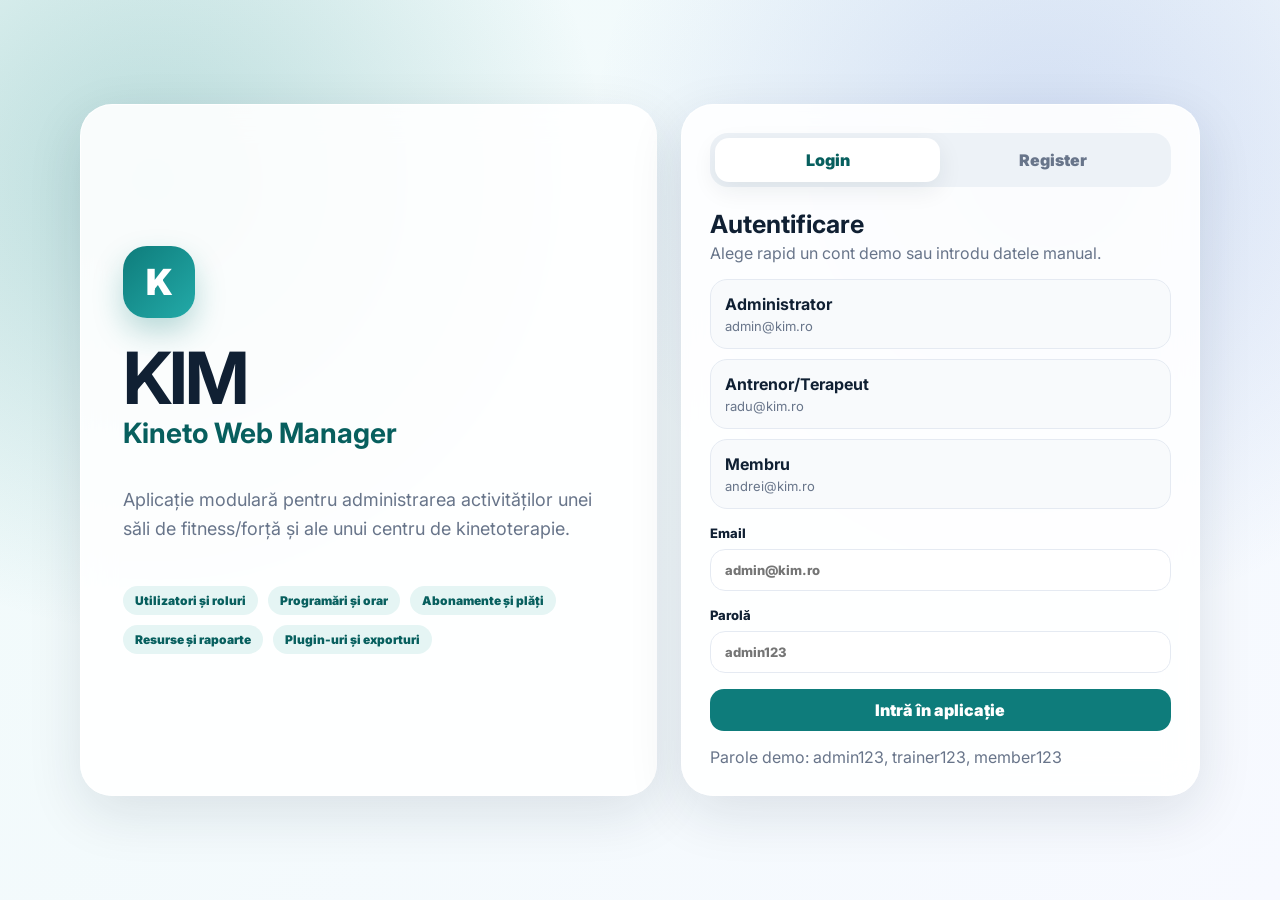
==== commit 25ab7229: "Merge pull request #26 from alecom-25/frontend-robert Adaugat script.js si imbunatatit frontend" ====
--- a/frontend/index.html
+++ b/frontend/index.html
@@ -41,7 +41,7 @@
             <form id="loginForm" class="auth-form active">
                 <div>
                     <h3>Autentificare</h3>
-                    <p>Alege rapid un cont din baza de date sau introdu datele manual.</p>
+                    <p>Alege rapid un cont demo sau introdu datele manual.</p>
                 </div>
                 <div class="demo-grid">
                     <button type="button" class="demo-card" data-demo="admin">
@@ -60,7 +60,7 @@
                 <label>Email<input type="email" id="loginEmail" placeholder="admin@kim.ro" required></label>
                 <label>Parolă<input type="password" id="loginPassword" placeholder="admin123" required></label>
                 <button type="submit" class="primary-btn full">Intră în aplicație</button>
-                <p class="hint">Conturi test: admin@kim.ro/admin123 · alecom@gmail.com/alexia · isandrei@gmail.com/123456</p>
+                <p class="hint">Parole demo: admin123, trainer123, member123</p>
             </form>
 
             <form id="registerForm" class="auth-form">
@@ -102,7 +102,7 @@
         <nav id="sidebarNav" class="sidebar-nav"></nav>
 
         <div class="sidebar-footer">
-            <button id="resetDemoBtn" class="ghost-btn full">Reîncarcă datele din DB</button>
+            <button id="resetDemoBtn" class="ghost-btn full">Reset date demo</button>
             <button id="logoutBtn" class="danger-btn full">Ieșire</button>
         </div>
     </aside>
